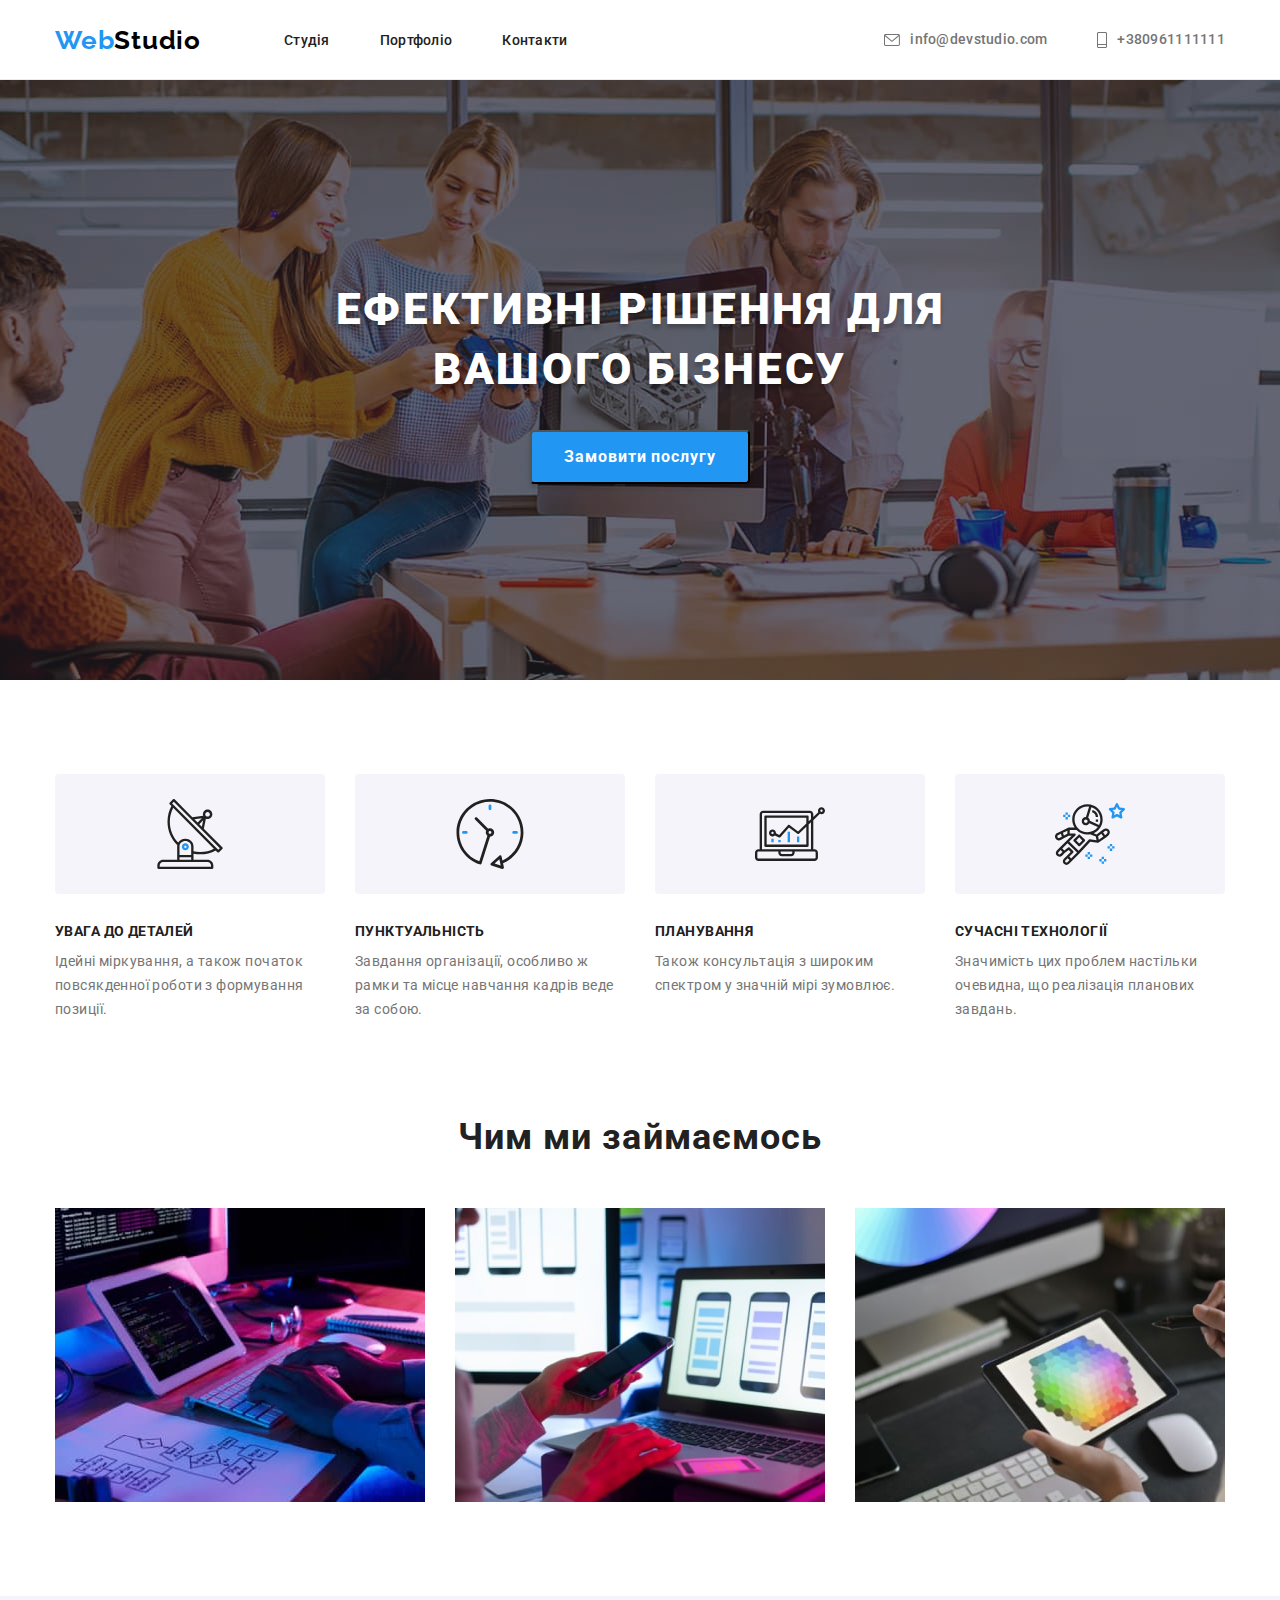
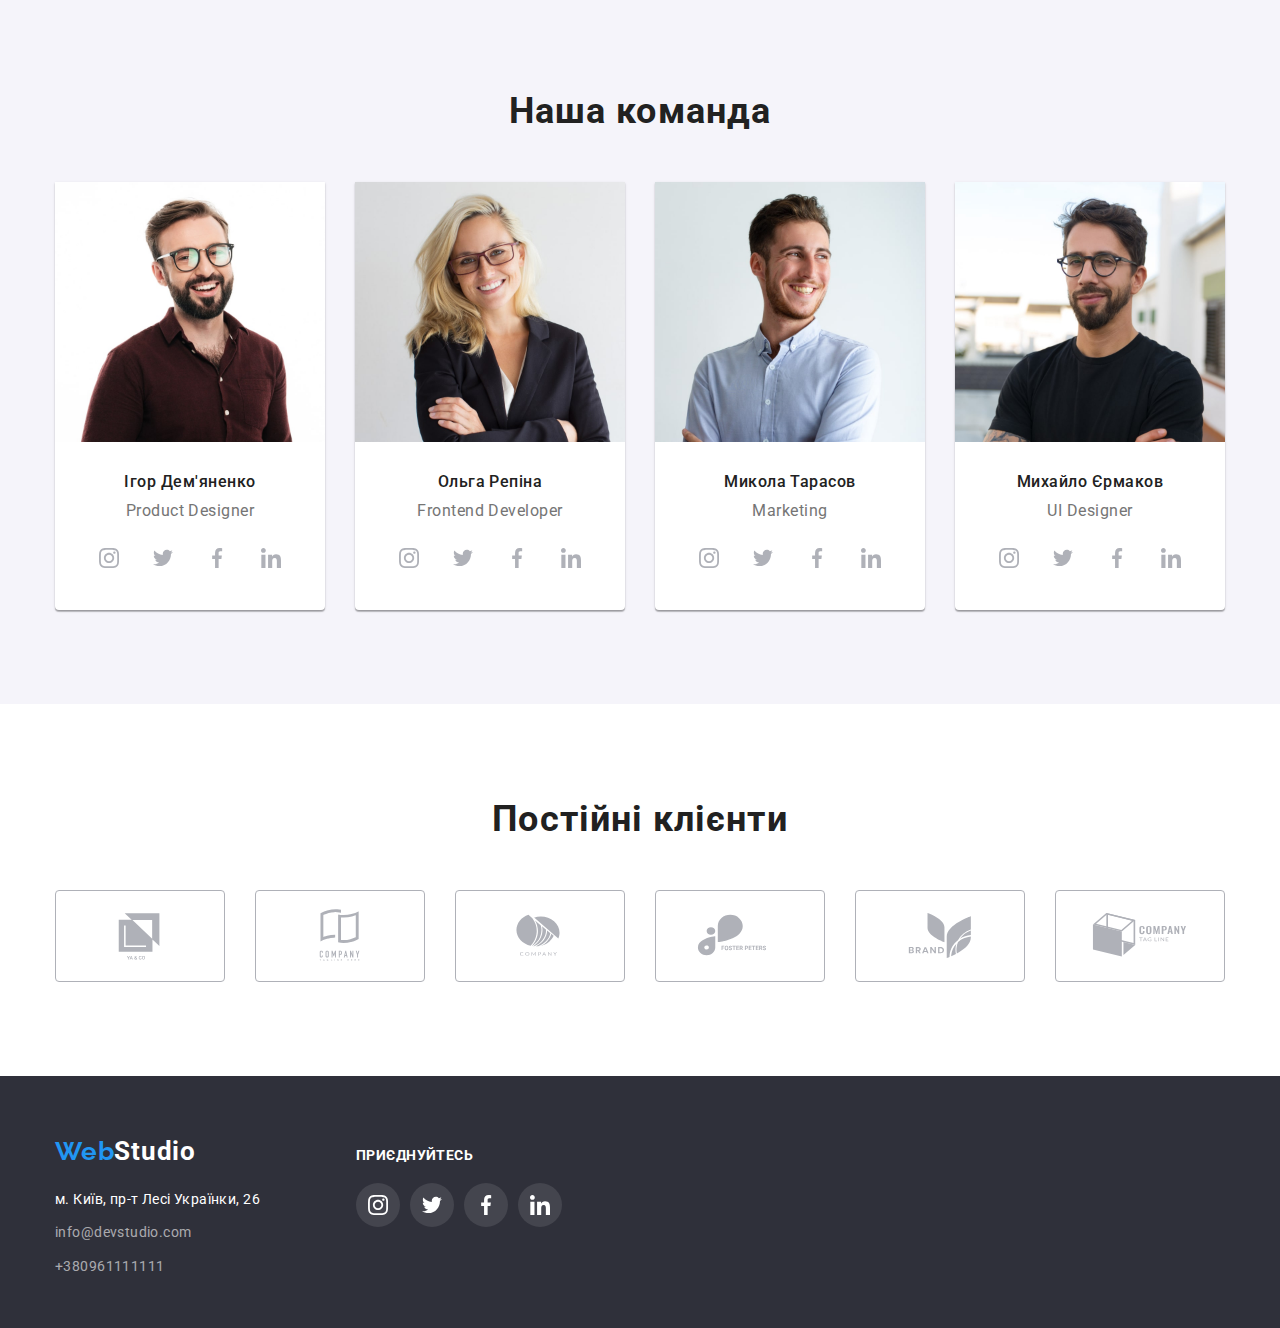
==== index.html @ a5cffa08 "hw5" ====
<!DOCTYPE html>
<html lang="uk">
  <head>
    <meta charset="UTF-8" />
    <meta http-equiv="X-UA-Compatible" content="IE=edge" />
    <meta name="viewport" content="width=device-width, initial-scale=1.0" />
    <title>WebStudio</title>
    <link rel="preconnect" href="https://fonts.googleapis.com" />
    <link rel="preconnect" href="https://fonts.gstatic.com" crossorigin />
    <link
      href="https://fonts.googleapis.com/css2?family=Montserrat:wght@400;700&family=Raleway:wght@700&family=Roboto:wght@400;500;700;900&display=swap"
      rel="stylesheet"
    />
    <link
      rel="stylesheet"
      href="https://cdnjs.cloudflare.com/ajax/libs/modern-normalize/1.1.0/modern-normalize.min.css"
    />
    <link rel="stylesheet" href="./css/styles.css" />
  </head>
  <body>
    <header class="header">
      <div class="conteiner">
        <nav class="header-nav">
          <a class="logo" href="./index.html" lang="en">
            <span class="logo-web">Web</span
            ><span class="logo-studio">Studio</span>
          </a>
          <ul class="conteiner-header-links">
            <li class="header-links">
              <a class="header-link" href="./index.html">Студія</a>
            </li>
            <li class="header-links">
              <a class="header-link" href="./portfolio.html">Портфоліо</a>
            </li>
            <li class="header-links">
              <a class="header-link" href="">Контакти</a>
            </li>
          </ul>
          <ul class="conteiner-header-contacts">
            <li class="header-links">
              <a class="header-link-style" href="mailto:info@devstudio.com">
                <svg class="header-icon-mail" width="16" height="12">
                  <use href="./img/symbol-defs.svg#icon-envelope"></use>
                </svg>
                info@devstudio.com</a
              >
            </li>
            <li class="header-links">
              <a class="header-link-style" href="telto:+380961111111">
                <svg class="header-icon-tel" width="10" height="16">
                  <use href="./img/symbol-defs.svg#icon-Vector"></use>
                </svg>
                +380961111111</a
              >
            </li>
          </ul>
        </nav>
      </div>
    </header>

    <main>
      <section class="hero-section hero-bg">
        <div class="conteiner">
          <h1 class="hero">Ефективні рішення для вашого бізнесу</h1>
          <button class="hero-button" type="button">Замовити послугу</button>
        </div>
      </section>

      <section class="benefits-section">
        <div class="conteiner">
          <h2 class="visually-hidden">Переваги</h2>
          <ul class="advantage-ul">
            <li class="advantage-li">
              <a href="" class="advantage-href">
                <svg class="advantage-icon" width="70" height="70">
                  <use href="./img/symbol-defs.svg#icon-antenna"></use>
                </svg>
              </a>
            </li>
            <li class="advantage-li">
              <a href="" class="advantage-href">
                <svg class="advantage-icon" width="70" height="70">
                  <use href="./img/symbol-defs.svg#icon-clock"></use>
                </svg>
              </a>
            </li>
            <li class="advantage-li">
              <a href="" class="advantage-href">
                <svg class="advantage-icon" width="70" height="70">
                  <use href="./img/symbol-defs.svg#icon-diagram"></use>
                </svg>
              </a>
            </li>
            <li class="advantage-li">
              <a href="" class="advantage-href">
                <svg class="advantage-icon" width="70" height="70">
                  <use href="./img/symbol-defs.svg#icon-astronaut"></use>
                </svg>
              </a>
            </li>
          </ul>
          <ul class="conteiner-benefits-li">
            <li class="benefits-li type">
              <h3 class="benefits attention">Увага до деталей</h3>
              <p class="benefits-lists">
                Ідейні міркування, а також початок повсякденної роботи з
                формування позиції.
              </p>
            </li>
            <li class="benefits-li type">
              <h3 class="benefits">Пунктуальність</h3>
              <p class="benefits-lists">
                Завдання організації, особливо ж рамки та місце навчання кадрів
                веде за собою.
              </p>
            </li>
            <li class="benefits-li type">
              <h3 class="benefits">Планування</h3>
              <p class="benefits-lists">
                Також консультація з широким спектром у значній мірі зумовлює.
              </p>
            </li>
            <li class="benefits-li">
              <h3 class="benefits">Сучасні технології</h3>
              <p class="benefits-lists">
                Значимість цих проблем настільки очевидна, що реалізація
                планових завдань.
              </p>
            </li>
          </ul>
        </div>
      </section>

      <section class="container-works">
        <div class="conteiner">
          <h2 class="works">Чим ми займаємось</h2>
          <ul class="img-works">
            <li class="works-li">
              <img
                src="./box1.jpg"
                alt="набирає текст на ноутбуці"
                width="370"
                height="294"
              />
            </li>
            <li class="works-li">
              <img
                src="./box2.jpg"
                alt="звіряє з телефоном"
                width="370"
                height="294"
              />
            </li>
            <li class="works-li">
              <img
                src="./box-3.jpg"
                alt="підбирає колір"
                width="370"
                height="294"
              />
            </li>
          </ul>
        </div>
      </section>

      <section class="section-team">
        <div class="conteiner">
          <h2 class="team">Наша команда</h2>
          <ul class="team-list">
            <li class="our-team">
              <img
                src="./img1.jpg"
                alt="продакт дизайнер"
                width="270"
                height="260"
              />
              <h3 class="people">Ігор Дем'яненко</h3>
              <p class="skills">Product Designer</p>
              <ul class="social-links">
                <li class="social-li">
                  <a href="" class="social-href">
                    <svg class="social-icon" width="20" height="20">
                      <use href="./img/symbol-defs.svg#icon-instagram"></use>
                    </svg>
                  </a>
                </li>
                <li class="social-li">
                  <a href="" class="social-href">
                    <svg class="social-icon" width="20" height="20">
                      <use href="./img/symbol-defs.svg#icon-twitter"></use>
                    </svg>
                  </a>
                </li>
                <li class="social-li">
                  <a href="" class="social-href">
                    <svg class="social-icon" width="20" height="20">
                      <use href="./img/symbol-defs.svg#icon-facebook"></use>
                    </svg>
                  </a>
                </li>
                <li class="social-li">
                  <a href="" class="social-href">
                    <svg class="social-icon" width="20" height="20">
                      <use href="./img/symbol-defs.svg#icon-linkedin"></use>
                    </svg>
                  </a>
                </li>
              </ul>
            </li>
            <li class="our-team">
              <img
                src="./img2.jpg"
                alt="фронтенд розробник"
                width="270"
                height="260"
              />
              <h3 class="people">Ольга Репіна</h3>
              <p class="skills">Frontend Developer</p>
              <ul class="social-links">
                <li class="social-li">
                  <a href="" class="social-href">
                    <svg class="social-icon" width="20" height="20">
                      <use href="./img/symbol-defs.svg#icon-instagram"></use>
                    </svg>
                  </a>
                </li>
                <li class="social-li">
                  <a href="" class="social-href">
                    <svg class="social-icon" width="20" height="20">
                      <use href="./img/symbol-defs.svg#icon-twitter"></use>
                    </svg>
                  </a>
                </li>
                <li class="social-li">
                  <a href="" class="social-href">
                    <svg class="social-icon" width="20" height="20">
                      <use href="./img/symbol-defs.svg#icon-facebook"></use>
                    </svg>
                  </a>
                </li>
                <li class="social-li">
                  <a href="" class="social-href">
                    <svg class="social-icon" width="20" height="20">
                      <use href="./img/symbol-defs.svg#icon-linkedin"></use>
                    </svg>
                  </a>
                </li>
              </ul>
            </li>
            <li class="our-team">
              <img src="./img3.jpg" alt="Маркетолог" width="270" height="260" />
              <h3 class="people">Микола Тарасов</h3>
              <p class="skills">Marketing</p>
              <ul class="social-links">
                <li class="social-li">
                  <a href="" class="social-href">
                    <svg class="social-icon" width="20" height="20">
                      <use href="./img/symbol-defs.svg#icon-instagram"></use>
                    </svg>
                  </a>
                </li>
                <li class="social-li">
                  <a href="" class="social-href">
                    <svg class="social-icon" width="20" height="20">
                      <use href="./img/symbol-defs.svg#icon-twitter"></use>
                    </svg>
                  </a>
                </li>
                <li class="social-li">
                  <a href="" class="social-href">
                    <svg class="social-icon" width="20" height="20">
                      <use href="./img/symbol-defs.svg#icon-facebook"></use>
                    </svg>
                  </a>
                </li>
                <li class="social-li">
                  <a href="" class="social-href">
                    <svg class="social-icon" width="20" height="20">
                      <use href="./img/symbol-defs.svg#icon-linkedin"></use>
                    </svg>
                  </a>
                </li>
              </ul>
            </li>
            <li class="our-team">
              <img
                src="./img4.jpg"
                alt="дизайнер інтерфейсу користувача"
                width="270"
                height="260"
              />
              <h3 class="people">Михайло Єрмаков</h3>
              <p class="skills">UI Designer</p>
              <ul class="social-links">
                <li class="social-li">
                  <a href="" class="social-href">
                    <svg class="social-icon" width="20" height="20">
                      <use href="./img/symbol-defs.svg#icon-instagram"></use>
                    </svg>
                  </a>
                </li>
                <li class="social-li">
                  <a href="" class="social-href">
                    <svg class="social-icon" width="20" height="20">
                      <use href="./img/symbol-defs.svg#icon-twitter"></use>
                    </svg>
                  </a>
                </li>
                <li class="social-li">
                  <a href="" class="social-href">
                    <svg class="social-icon" width="20" height="20">
                      <use href="./img/symbol-defs.svg#icon-facebook"></use>
                    </svg>
                  </a>
                </li>
                <li class="social-li">
                  <a href="" class="social-href">
                    <svg class="social-icon" width="20" height="20">
                      <use href="./img/symbol-defs.svg#icon-linkedin"></use>
                    </svg>
                  </a>
                </li>
              </ul>
            </li>
          </ul>
        </div>
      </section>
      <section class="clients-section">
        <div class="conteiner">
          <h2 class="clients">Постійні клієнти</h2>
          <ul class="clients-ul">
            <li class="clients-li">
              <a href="" class="clients-href">
                <svg class="clients-icon" width="106" height="60">
                  <use href="./img/symbol-defs.svg#icon-Logo"></use>
                </svg>
              </a>
            </li>
            <li class="clients-li">
              <a href="" class="clients-href">
                <svg class="clients-icon" width="106" height="60">
                  <use href="./img/symbol-defs.svg#icon-Logo1"></use>
                </svg>
              </a>
            </li>
            <li class="clients-li">
              <a href="" class="clients-href">
                <svg class="clients-icon" width="106" height="60">
                  <use href="./img/symbol-defs.svg#icon-Logo2"></use>
                </svg>
              </a>
            </li>
            <li class="clients-li">
              <a href="" class="clients-href">
                <svg class="clients-icon" width="106" height="60">
                  <use href="./img/symbol-defs.svg#icon-Logo3"></use>
                </svg>
              </a>
            </li>
            <li class="clients-li">
              <a href="" class="clients-href">
                <svg class="clients-icon" width="106" height="60">
                  <use href="./img/symbol-defs.svg#icon-Logo4"></use>
                </svg>
              </a>
            </li>
            <li class="clients-li">
              <a href="" class="clients-href">
                <svg class="clients-icon" width="106" height="60">
                  <use href="./img/symbol-defs.svg#icon-Logo5"></use>
                </svg>
              </a>
            </li>
          </ul>
        </div>
      </section>
    </main>

    <footer class="footer-section">
      <div class="footer-conteiner">
        <div class="footer-main">
          <div class="footer-logo">
            <a class="logo" href="./index.html"
              ><span class="logo-web">Web</span
              ><span class="footer-studio">Studio</span></a
            >
          </div>
          <address class="footer-address">
            м. Київ, пр-т Лесі Українки, 26
          </address>
          <address class="footer-address">
            <ul class="footer-ul">
              <li class="footer-li">
                <a class="footer-contacts" href="mailto:info@devstudio.com"
                  >info@devstudio.com</a
                >
              </li>
              <li class="footer-li">
                <a class="footer-contacts" href="telto:+380961111111"
                  >+380961111111</a
                >
              </li>
            </ul>
          </address>
        </div>
        <div class="footer-second">
          <h2 class="footer-second-title">приєднуйтесь</h2>
          <ul class="footer-icon-ul">
            <li class="footer-icon-li">
              <a href="" class="footer-icon-href">
                <svg class="footer-icon" width="20" height="20">
                  <use href="./img/symbol-defs.svg#icon-instagram"></use>
                </svg>
              </a>
            </li>
            <li class="footer-icon-li">
              <a href="" class="footer-icon-href">
                <svg class="footer-icon" width="20" height="20">
                  <use href="./img/symbol-defs.svg#icon-twitter"></use>
                </svg>
              </a>
            </li>
            <li class="footer-icon-li">
              <a href="" class="footer-icon-href">
                <svg class="footer-icon" width="20" height="20">
                  <use href="./img/symbol-defs.svg#icon-facebook"></use>
                </svg>
              </a>
            </li>
            <li class="footer-icon-li">
              <a href="" class="footer-icon-href">
                <svg class="footer-icon" width="20" height="20">
                  <use href="./img/symbol-defs.svg#icon-linkedin"></use>
                </svg>
              </a>
            </li>
          </ul>
        </div>
      </div>
    </footer>
  </body>
</html>
---- css/styles.css ----
:root {
  --main-color: #2196f3;
  --main-color-text: #212121;
  --second-main-color: #757575;
  --third-main-color: #ffffff;
  --icon-main-color: #afb1b8;
}
/* ul {
  margin: 0;
  padding-left: 0;
} */
img {
  display: block;
}
h2,
ul,
li,
p {
  margin: 0;
}
.conteiner {
  width: 1200px;
  margin-left: auto;
  margin-right: auto;
  padding-left: 15px;
  padding-right: 15px;
}
.header {
  height: 80px;
  margin-left: auto;
  margin-right: auto;
  border-bottom: 1px solid #ececec;
}
.header-nav {
  height: 80px;
  align-items: center;
  display: flex;
  justify-content: center;
}

.conteiner-header-links {
  display: flex;
  margin-left: 43px;
}
.conteiner-header-contacts {
  display: flex;
  margin-left: auto;
}
.header-icon-tel,
.header-icon-mail {
  fill: var(--second-main-color);
  margin-right: 10px;
}
.header-link-style:hover .header-icon-tel,
.header-link-style:focus .header-icon-tel {
  fill: var(--main-color);
}
.header-link-style:hover .header-icon-mail,
.header-link-style:focus .header-icon-mail {
  fill: var(--main-color);
}
.logo {
  text-decoration: none;
  align-items: center;
  justify-content: center;
}
.footer-logo {
  margin-bottom: 20px;
}

.logo-web {
  font-family: "Raleway", sans-serif;
  font-weight: 700;
  font-size: 26px;
  line-height: 1.19;
  letter-spacing: 0.03em;
  color: var(--main-color);
}
.logo-studio {
  font-family: "Raleway", sans-serif;
  font-weight: 700;
  font-size: 26px;
  line-height: 1.19;
  letter-spacing: 0.03em;
  color: #000000;
}

body {
  font-family: "Roboto", sans-serif;
  font-weight: 400;
  font-style: normal;
}
.header-portfolio {
  padding-top: 24px;
}
.header-links,
.header-link {
  padding: 0;
  margin: 0;
}
.header-links {
  margin-right: 50px;
}
.header-links:last-child {
  margin: 0;
}

.header-links,
.portfolio-items,
.portfolio-li {
  text-decoration: none;
  list-style: none;
}
.header-link:hover {
  color: var(--main-color);
}
.header-link:focus {
  color: var(--main-color);
}
.header-link {
  text-decoration: none;
  font-weight: 500;
  font-size: 14px;
  line-height: 1.14;
  letter-spacing: 0.02em;
  color: var(--main-color-text);
  padding-top: 32px;
  padding-bottom: 32px;
}
.header-link-style {
  display: flex;
  align-items: center;
  text-decoration: none;
  font-weight: 500;
  font-size: 14px;
  line-height: 1.14;
  letter-spacing: 0.02em;
  color: var(--second-main-color);
  padding-top: 32px;
  padding-bottom: 32px;
}
.header-link-style:hover {
  color: var(--main-color);
}
.header-link-style:focus {
  color: var(--main-color);
}
.hero {
  display: block;
  font-weight: 900;
  font-size: 44px;
  line-height: 1.36;
  text-align: center;
  letter-spacing: 0.06em;
  text-transform: uppercase;
  color: var(--third-main-color);
  text-shadow: 0px 4px 4px rgba(0, 0, 0, 0.25);
  margin: auto;
  width: 696px;
}
.hero-button {
  font-family: "Roboto", sans-serif;
  font-weight: 700;
  font-size: 16px;
  line-height: 1.9;
  display: block;
  align-items: center;
  text-align: center;
  letter-spacing: 0.06em;
  color: var(--third-main-color);
  background: var(--main-color);
  box-shadow: 0px 4px 4px rgba(0, 0, 0, 0.15);
  border-radius: 4px;
  padding: 10px 32px;
  min-width: 216px;
  margin: auto;
  margin-top: 30px;
}
.hero-bg {
  max-width: 1600px;
  height: 600px;
  background-image: linear-gradient(
      rgba(47, 48, 58, 0.4),
      rgba(47, 48, 58, 0.4)
    ),
    url(../img/Img-hero.jpg);
  margin-left: auto;
  margin-right: auto;
  background-repeat: no-repeat;
  background-size: cover;
  background-position: center;
  background-color: #c4c4c4;
}
.hero-section {
  padding-top: 200px;
  padding-bottom: 200px;
  margin-left: auto;
  margin-right: auto;
}
.hero-button:hover {
  background-color: #188ce8;
  cursor: pointer;
}
.hero-button:focus {
  background-color: #188ce8;
}
.visually-hidden {
  position: absolute;
  white-space: nowrap;
  width: 1px;
  height: 1px;
  overflow: hidden;
  border: 0;
  padding: 0;
  clip: rect(0 0 0 0);
  clip-path: inset(50%);
  margin: -1px;
}

.benefits-section {
  display: flex;
  padding-top: 94px;
  padding-bottom: 94px;
}
.conteiner-benefits-li {
  display: flex;
  justify-content: center;
  padding: 0;
  margin: auto;
}
.conteiner-benefits-li:last-child {
  margin-right: 0;
}
.benefits-li {
  width: 270px;
  text-align: left;
}
.benefits-li.type {
  margin-right: 30px;
}
.benefits {
  font-weight: 700;
  font-size: 14px;
  line-height: 1.14;
  letter-spacing: 0.03em;
  text-transform: uppercase;
  color: var(--main-color-text);
  padding: 0;
  margin: 0;
  margin-bottom: 10px;
}
.attention {
  width: 270px;
  height: 16;
}

.benefits-lists {
  font-size: 14px;
  line-height: 1.71;
  letter-spacing: 0.03em;
  color: var(--second-main-color);
  padding: 0;
}

.advantage-ul {
  display: flex;
  justify-content: center;
  text-decoration: none;
  list-style: none;
  gap: 30px;
  margin: 0;
  padding: 0;
}
.advantage-href {
  width: 270px;
  height: 120px;
  border-radius: 4px;
  background-color: #f5f4fa;
  display: flex;
  align-items: center;
  justify-content: center;
  margin-bottom: 30px;
}
.advantage-icon {
  fill: var(--main-color-text);
}
.advantage-href:hover .advantage-icon {
  fill: var(--main-color);
  border-color: var(--main-color);
}
.advantage-href:focus .advantage-icon {
  fill: var(--main-color);
  border-color: var(--main-color);
}
.container-works {
  width: 100%;
  margin-left: auto;
  margin-right: auto;
  padding-bottom: 94px;
}

.img-works {
  display: flex;
  flex-wrap: nowrap;
  column-gap: 30px;
  padding: 0;
}
.works,
.team,
.clients {
  font-weight: 700;
  font-size: 36px;
  line-height: 1.17;
  text-align: center;
  letter-spacing: 0.03em;
  color: var(--main-color-text);
  padding: 0;
  margin: 0;
  margin-bottom: 50px;
}
.section-team {
  margin-left: auto;
  margin-right: auto;
  background: #f5f4fa;
  padding-top: 94px;
  padding-bottom: 94px;
}
.team-list {
  display: flex;
  flex-wrap: nowrap;
  column-gap: 30px;
  padding: 0;
}
.benefits-li,
.works-li,
.our-team,
.footer-li {
  list-style: none;
  padding: 0;
  margin: 0;
}
.our-team {
  background: #ffffff;
  box-shadow: 0px 1px 3px rgba(0, 0, 0, 0.12), 0px 1px 1px rgba(0, 0, 0, 0.14),
    0px 2px 1px rgba(0, 0, 0, 0.2);
  border-radius: 0px 0px 4px 4px;
  text-align: center;
  padding-bottom: 30px;
}

.people {
  font-weight: 500;
  font-size: 16px;
  line-height: 1.19;
  letter-spacing: 0.03em;
  color: var(--main-color-text);
  padding: 0;
  margin-bottom: 10px;
  margin-top: 30px;
  margin-left: 0;
  margin-right: 0;
}
.social-links {
  list-style: none;
  display: flex;
  justify-content: center;
  gap: 10px;
  padding: 0;
}
.social-href {
  width: 44px;
  height: 44px;
  border-radius: 50%;
  background-color: var(--third-main-color);
  display: flex;
  align-items: center;
  justify-content: center;
}
.social-icon {
  fill: var(--icon-main-color);
}
.social-href:hover {
  background-color: var(--main-color);
}
.social-href:focus {
  background-color: var(--main-color);
}
.social-href:hover .social-icon {
  fill: var(--third-main-color);
}
.social-href:focus .social-icon {
  fill: var(--third-main-color);
}
.clients-section {
  margin-left: auto;
  margin-right: auto;
  background: var(--third-main-color);
  padding-top: 94px;
  padding-bottom: 94px;
}

.clients-href {
  width: 170px;
  height: 92px;
  display: flex;
  align-items: center;
  justify-content: center;
  border-color: var(--third-main-color);
  border: 1px solid #afb1b8;
  border-radius: 4px;
}
.clients-href:hover,
.clients-href:focus {
  border-color: var(--main-color);
}
.clients-href:hover .clients-icon {
  fill: var(--main-color);
}
.clients-href:focus .clients-icon {
  fill: var(--main-color);
}
.clients-ul {
  display: flex;
  justify-content: center;
  text-decoration: none;
  list-style: none;
  gap: 30px;
  margin: 0;
  padding: 0;
}
.clients-icon {
  fill: var(--icon-main-color);
}
.skills {
  font-size: 16px;
  line-height: 1.19;
  letter-spacing: 0.03em;
  color: var(--second-main-color);
  padding: 0;
  margin: 0;
  margin-bottom: 16px;
}
.footer-ul {
  padding: 0;
}

.footer-studio {
  font-weight: 700;
  font-size: 26px;
  line-height: 1.19;
  letter-spacing: 0.03em;
  color: var(--third-main-color);
}
.footer-section {
  background: #2f303a;
  height: 252px;
  padding-top: 60px;
  padding-bottom: 60px;
}
.footer-conteiner {
  display: flex;
  align-items: baseline;

  padding-left: 15px;
  width: 1200px;
  margin-left: auto;
  margin-right: auto;
}
.footer-address {
  font-style: normal;
  font-size: 14px;
  line-height: 24px;
  letter-spacing: 0.03em;
  color: var(--third-main-color);
  padding: 0;
  margin: 0;
  margin-bottom: 9px;
}
.footer-li {
  margin-bottom: 9px;
}

.footer-contacts {
  font-style: normal;
  text-decoration: none;
  font-size: 14px;
  line-height: 1.7;
  letter-spacing: 0.03em;
  color: rgba(255, 255, 255, 0.6);
  margin-bottom: 9px;
}
.footer-contacts:hover {
  color: var(--main-color);
}

.footer-main {
  min-width: 231px;
  margin-right: 70px;
}
.footer-second-title {
  font-weight: 700;
  font-size: 14px;
  line-height: 16px;
  letter-spacing: 0.03em;
  text-transform: uppercase;
  color: var(--third-main-color);
  margin-bottom: 20px;
}
.footer-icon-ul {
  text-decoration: none;
  list-style: none;
  margin: 0;
  padding: 0;
  display: flex;
  justify-content: center;
  gap: 10px;
}
.footer-icon-href {
  display: flex;
  align-items: center;
  justify-content: center;
  width: 44px;
  height: 44px;
  border-radius: 50%;
  background-color: rgba(255, 255, 255, 0.1);
}
.footer-icon {
  fill: var(--third-main-color);
}
.footer-icon-href:hover,
.footer-icon-href:focus {
  background-color: var(--main-color);
}
/* portfolio */
.portfolio-li {
  padding: 0;
  flex-wrap: nowrap;
  display: flex;
  justify-content: center;
  column-gap: 8px;
  margin-bottom: 50px;
}
.portfolio-section {
  padding-top: 94px;
  padding-bottom: 94px;
}

.button-portfolio:hover {
  color: var(--third-main-color);
  background-color: var(--main-color);
}
.button-portfolio:focus {
  color: var(--third-main-color);
  background-color: var(--main-color);
}
.button-portfolio:active {
  color: var(--third-main-color);
}
.button-portfolio {
  font-family: "Roboto", sans-serif;
  font-weight: 500;
  font-size: 16px;
  line-height: 1.6;
  text-align: center;
  letter-spacing: 0.03em;
  color: var(--main-color-text);
  cursor: pointer;
  background: #f5f4fa;
  border-radius: 4px;
  border: none;
  padding: 6px 22px;
  min-width: 73px;
}
.projects {
  font-family: "Roboto";
  font-style: normal;
  font-weight: 700;
  font-size: 18px;
  line-height: 2;
  letter-spacing: 0.06em;
  color: var(--main-color-text);
}
.products-ul {
  display: flex;
  flex-wrap: wrap;
  background-color: #ffffff;
  justify-items: center;
  margin-left: auto;
  margin-right: auto;
  gap: 30px;
  padding: 0;
}

.products-of-company {
  width: 370px;

  list-style: none;
  line-height: 2;
  letter-spacing: 0.06em;
  color: var(--main-color-text);
  background: #ffffff;
  border: 1px solid #eeeeee;
}
.products-of-company:hover {
  border: 1px solid #eeeeee;
  box-shadow: 0px 1px 1px rgba(0, 0, 0, 0.12), 0px 4px 4px rgba(0, 0, 0, 0.06),
    1px 4px 6px rgba(0, 0, 0, 0.16);
}

.product-name {
  font-size: 16px;
  line-height: 1.9;
  letter-spacing: 0.03em;
  color: var(--second-main-color);
}
.projects-text {
  padding-top: 20px;
  padding-bottom: 20px;
  padding-left: 24px;
  padding-right: 24px;
}
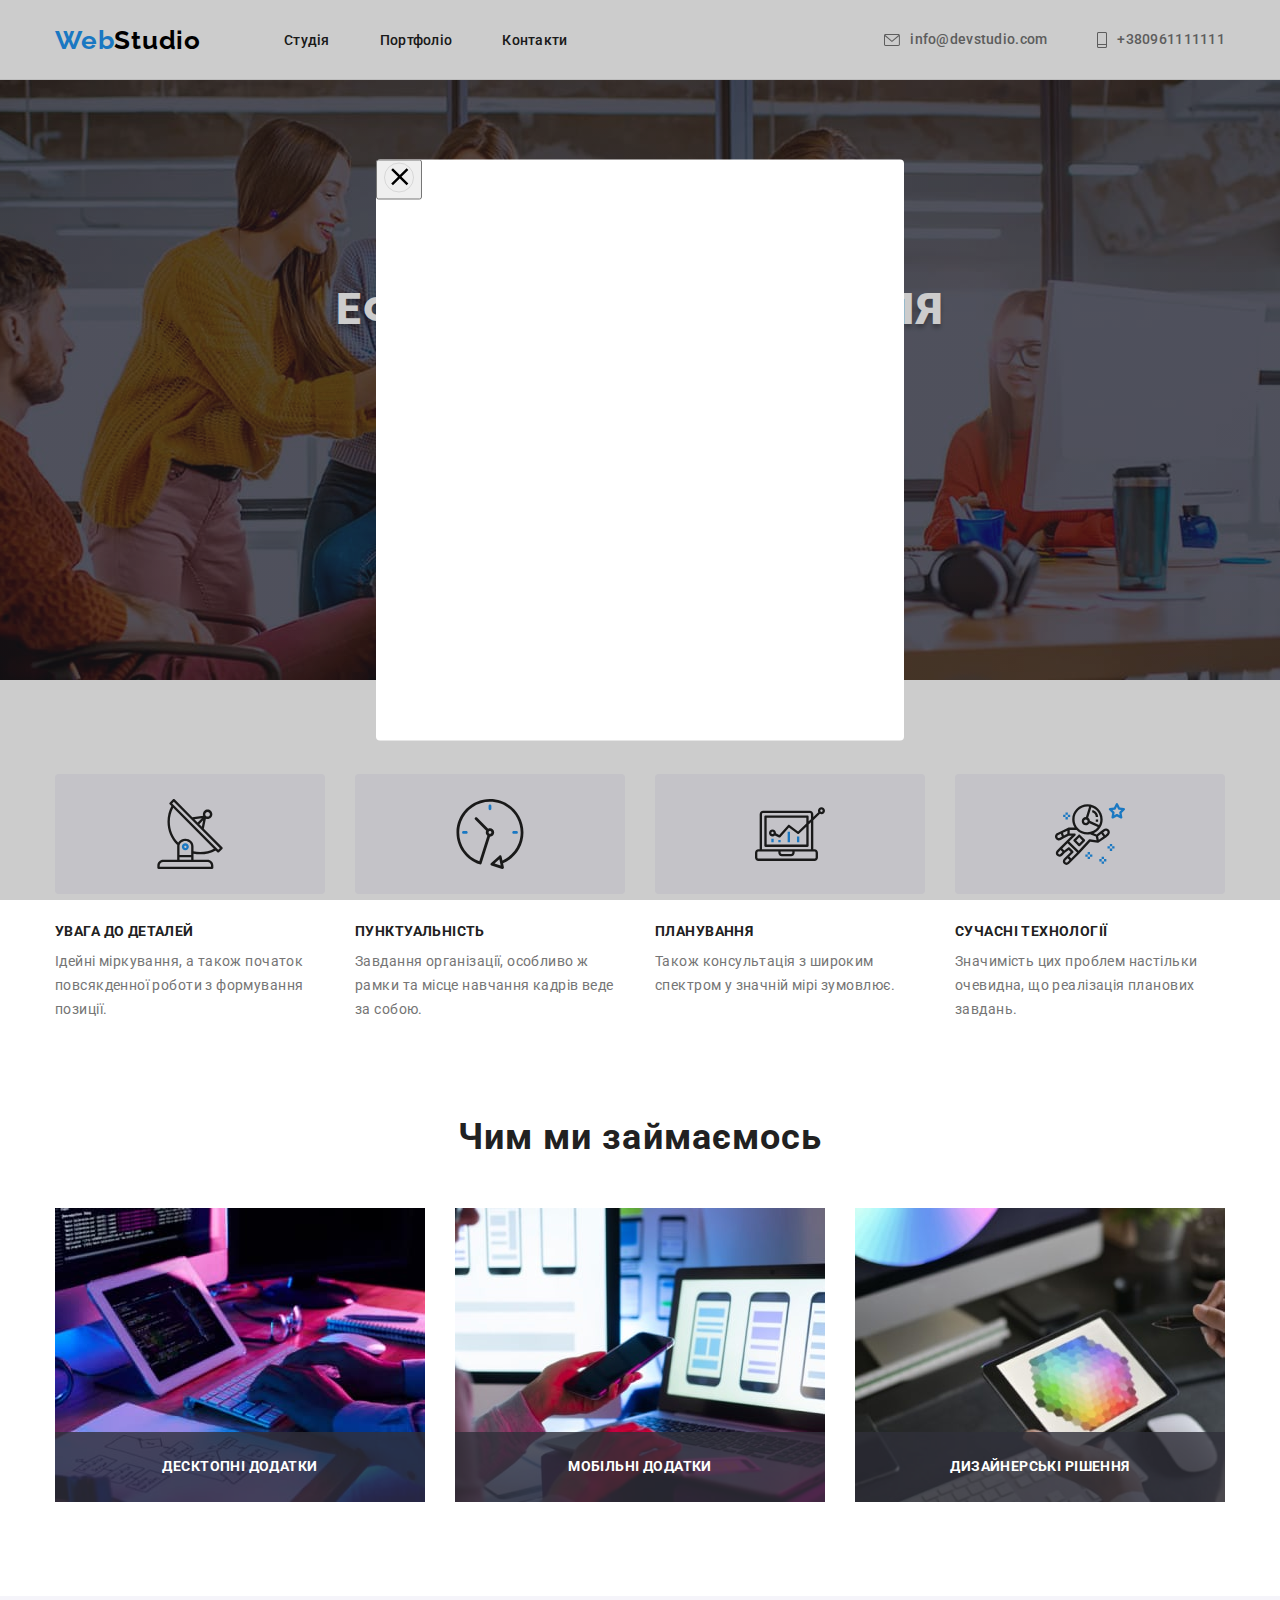
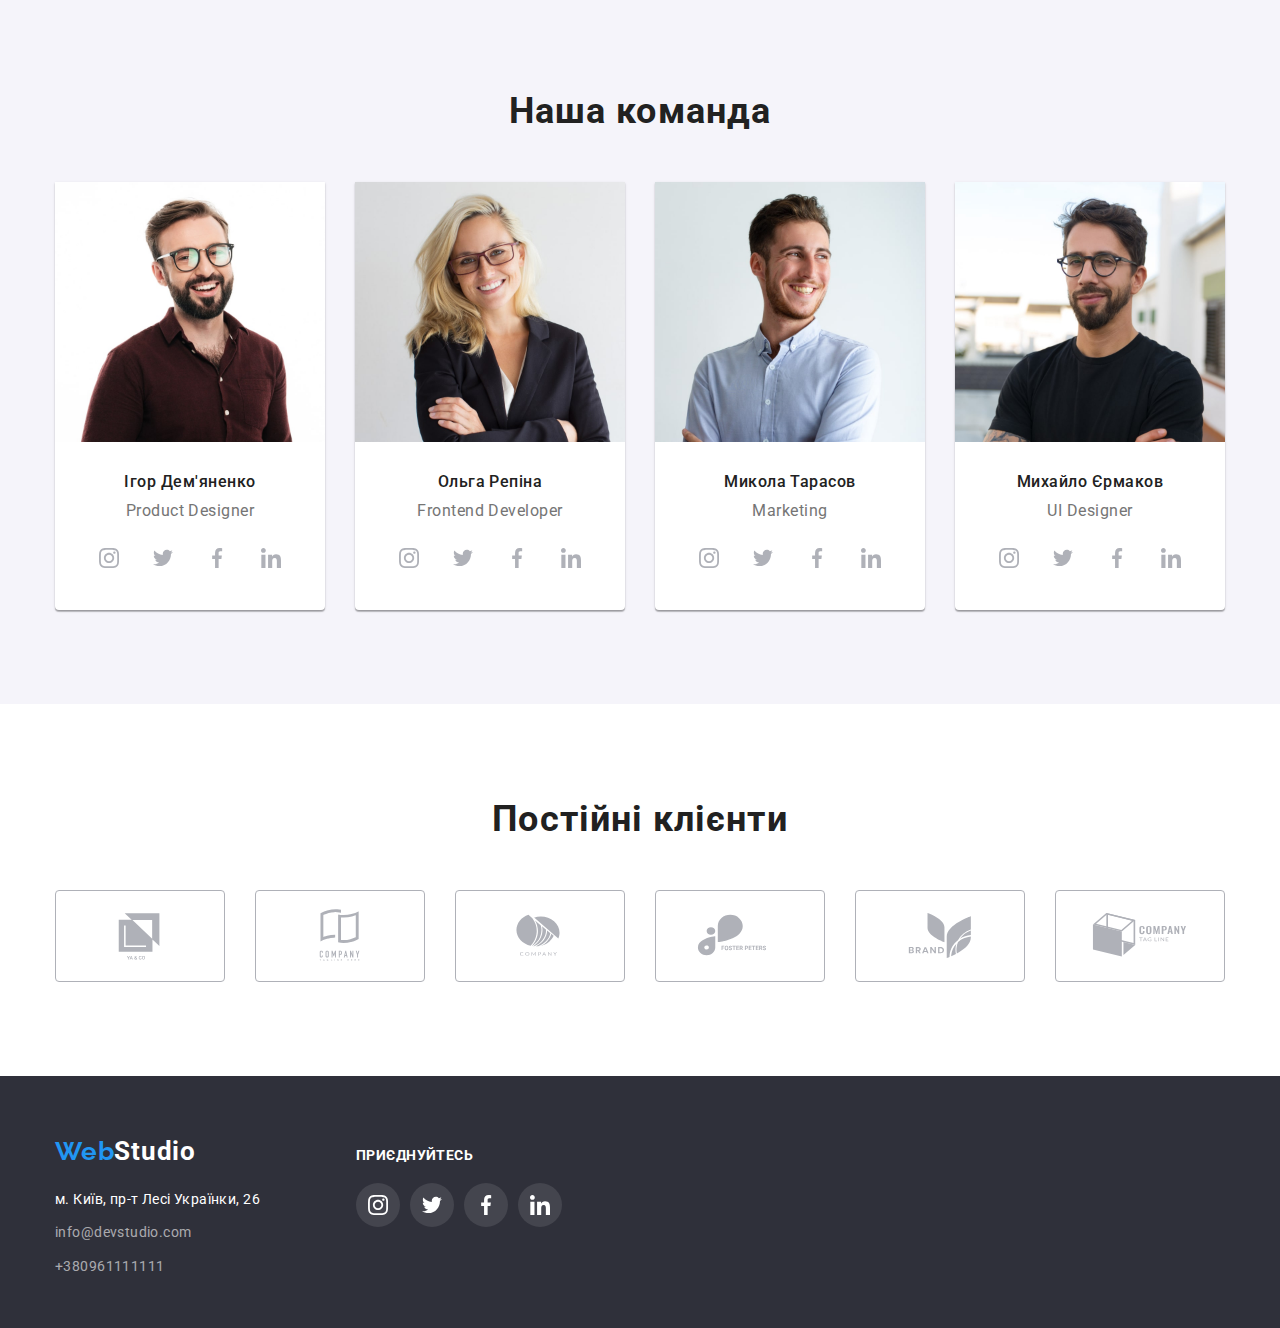
==== commit 814f2d70: "hw-5" ====
--- a/index.html
+++ b/index.html
@@ -142,7 +142,11 @@
                 width="370"
                 height="294"
               />
-            </li>
+              <div class="applications">
+                <p class="applications-text">Десктопні додатки</p>
+              </div>
+            </li>
+
             <li class="works-li">
               <img
                 src="./box2.jpg"
@@ -150,6 +154,9 @@
                 width="370"
                 height="294"
               />
+              <div class="applications">
+                <p class="applications-text">Мобільні додатки</p>
+              </div>
             </li>
             <li class="works-li">
               <img
@@ -158,6 +165,9 @@
                 width="370"
                 height="294"
               />
+              <div class="applications">
+                <p class="applications-text">Дизайнерські рішення</p>
+              </div>
             </li>
           </ul>
         </div>
@@ -438,5 +448,14 @@
         </div>
       </div>
     </footer>
+    <div class="overlay">
+      <div class="modal">
+        <button type="button">
+          <svg class="icon-close" width="11" height="11">
+            <use href="./img/symbol-defs.svg#icon-close"></use>
+          </svg>
+        </button>
+      </div>
+    </div>
   </body>
 </html>
--- a/css/styles.css
+++ b/css/styles.css
@@ -4,6 +4,7 @@
   --second-main-color: #757575;
   --third-main-color: #ffffff;
   --icon-main-color: #afb1b8;
+  --timing: cubic-bezier(0.4, 0, 0.2, 1);
 }
 /* ul {
   margin: 0;
@@ -41,6 +42,25 @@
 .conteiner-header-links {
   display: flex;
   margin-left: 43px;
+}
+
+.header-link {
+  position: relative;
+}
+.header-link::after {
+  position: absolute;
+  content: "";
+  width: 0;
+  height: 4px;
+  background: #2196f3;
+  border-radius: 2px;
+  left: 0;
+  bottom: 1px;
+
+  transition: width 250ms var(--timing);
+}
+.header-link:hover::after {
+  width: 100%;
 }
 .conteiner-header-contacts {
   display: flex;
@@ -130,6 +150,7 @@
 .header-link-style {
   display: flex;
   align-items: center;
+
   text-decoration: none;
   font-weight: 500;
   font-size: 14px;
@@ -305,6 +326,32 @@
   column-gap: 30px;
   padding: 0;
 }
+.works-li {
+  position: relative;
+}
+.applications {
+  position: absolute;
+  height: 70px;
+  background: rgba(47, 48, 58, 0.8);
+  width: 100%;
+  bottom: 0;
+}
+.applications-text {
+  font-family: "Roboto";
+  font-style: normal;
+  font-weight: 700;
+  font-size: 14px;
+  line-height: 1.14;
+  text-align: center;
+  letter-spacing: 0.03em;
+  text-transform: uppercase;
+  color: var(--third-main-color);
+  position: absolute;
+  top: 50%;
+  left: 50%;
+  transform: translate(-50%, -50%);
+}
+
 .works,
 .team,
 .clients {
@@ -619,3 +666,28 @@
   padding-left: 24px;
   padding-right: 24px;
 }
+.overlay {
+  position: absolute;
+  top: 0;
+  width: 100vw;
+  height: 100vh;
+  background: rgba(0, 0, 0, 0.2);
+}
+.modal {
+  width: 528px;
+  min-height: 581px;
+  background-color: var(--third-main-color);
+  border-radius: 4px;
+  position: absolute;
+  top: 50%;
+  left: 50%;
+  transform: translate(-50%, -50%);
+}
+.icon-close {
+  fill: #000000;
+  width: 30px;
+  height: 30px;
+  border-radius: 50%;
+  border: 1px solid rgba(0, 0, 0, 0.1);
+  padding: 0;
+}
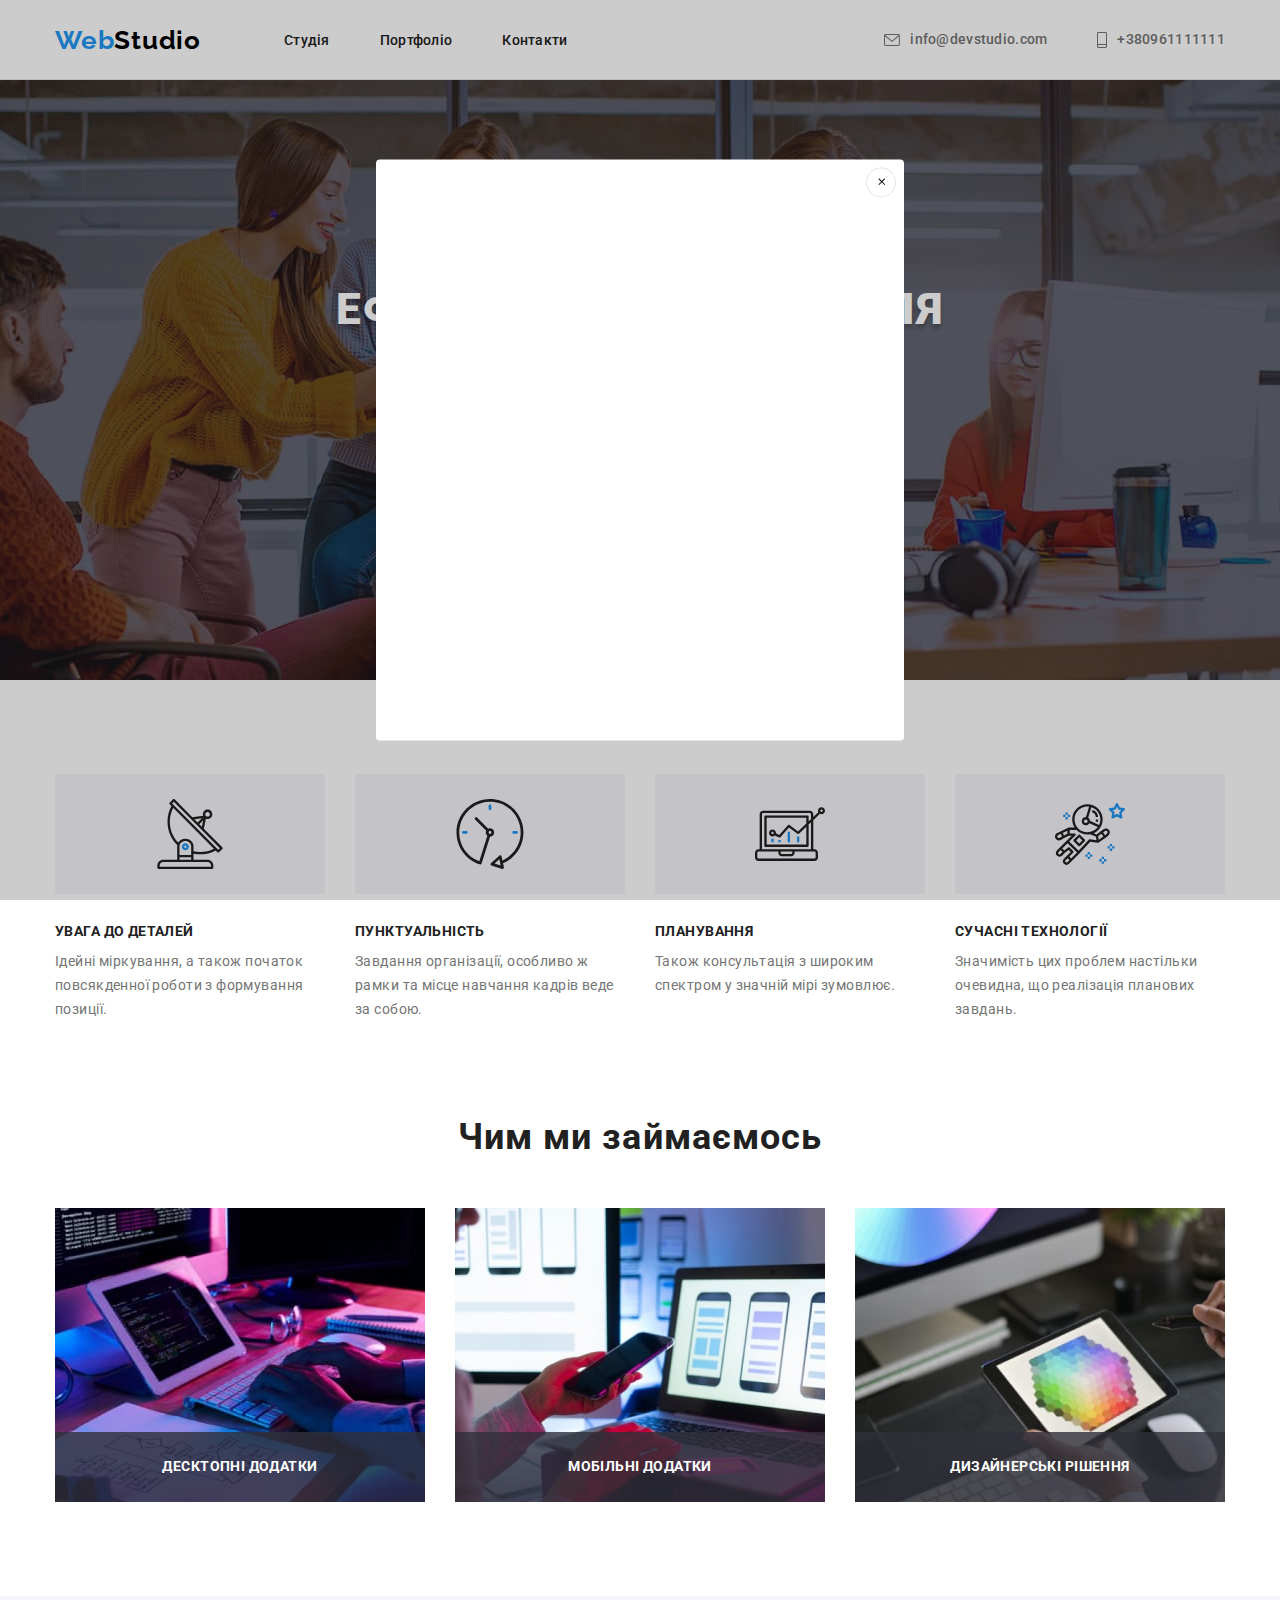
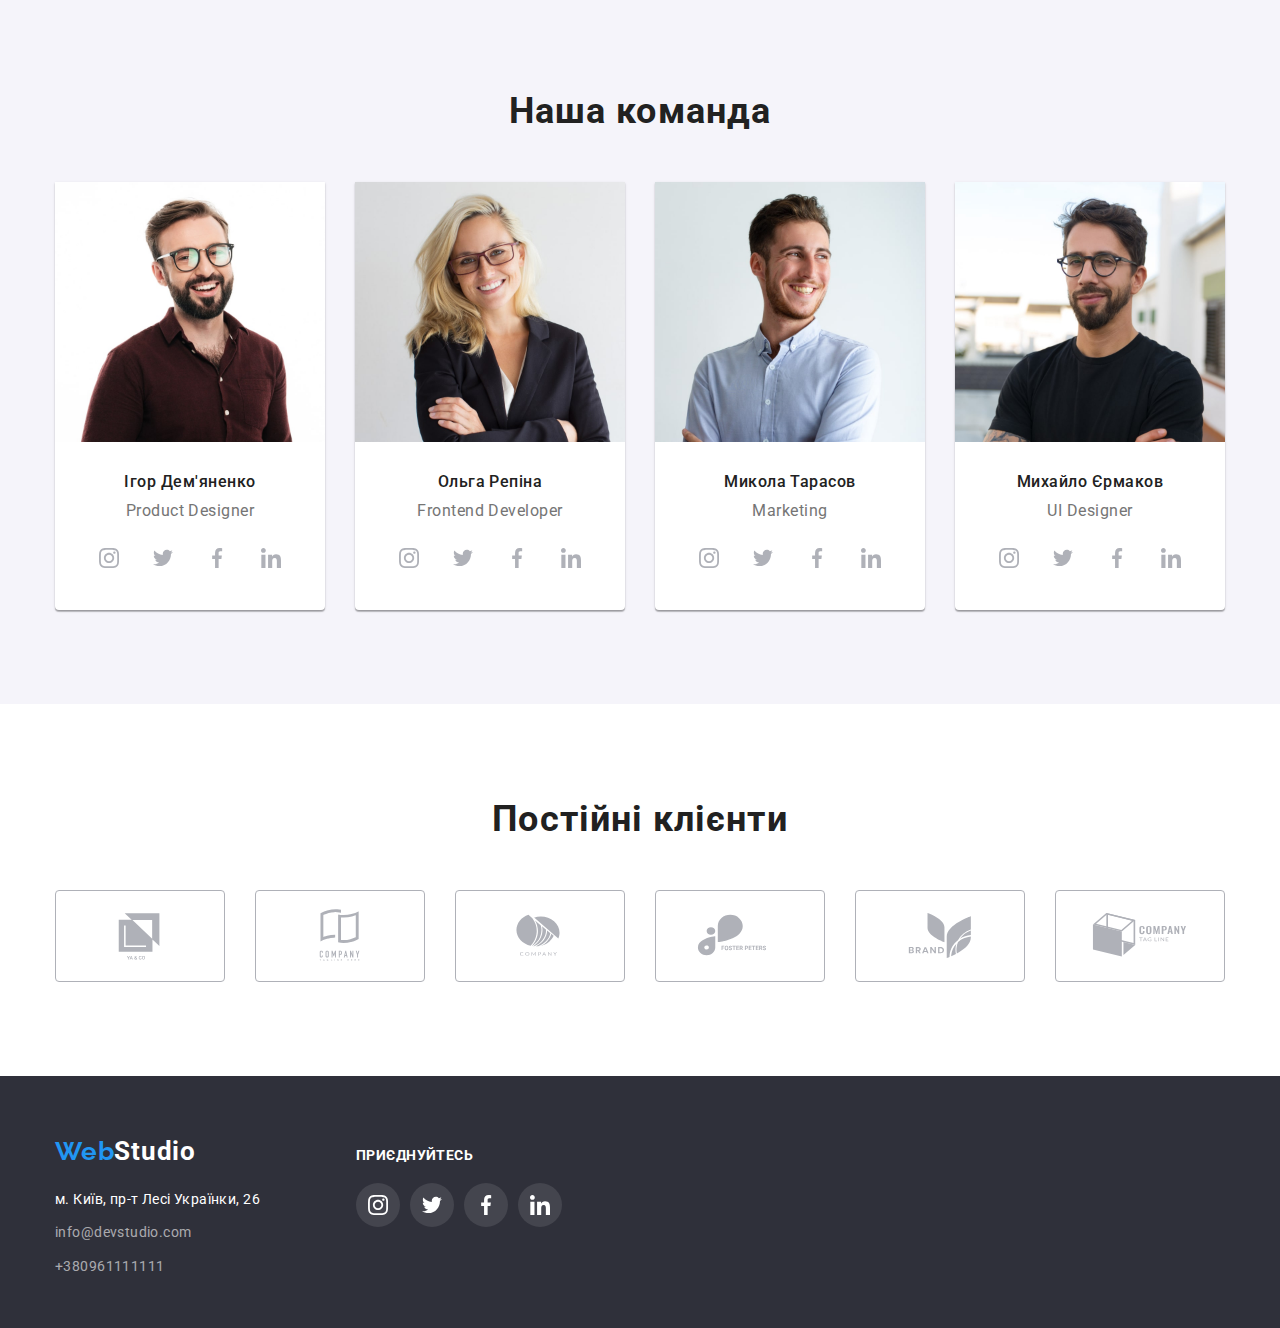
==== commit 75771088: "hw-5-button" ====
--- a/index.html
+++ b/index.html
@@ -450,7 +450,7 @@
     </footer>
     <div class="overlay">
       <div class="modal">
-        <button type="button">
+        <button type="button" class="button-close">
           <svg class="icon-close" width="11" height="11">
             <use href="./img/symbol-defs.svg#icon-close"></use>
           </svg>
--- a/css/styles.css
+++ b/css/styles.css
@@ -685,9 +685,15 @@
 }
 .icon-close {
   fill: #000000;
+}
+.button-close {
+  position: absolute;
+  right: 8px;
+  top: 8px;
   width: 30px;
   height: 30px;
   border-radius: 50%;
   border: 1px solid rgba(0, 0, 0, 0.1);
   padding: 0;
-}
+  background: #ffffff;
+}
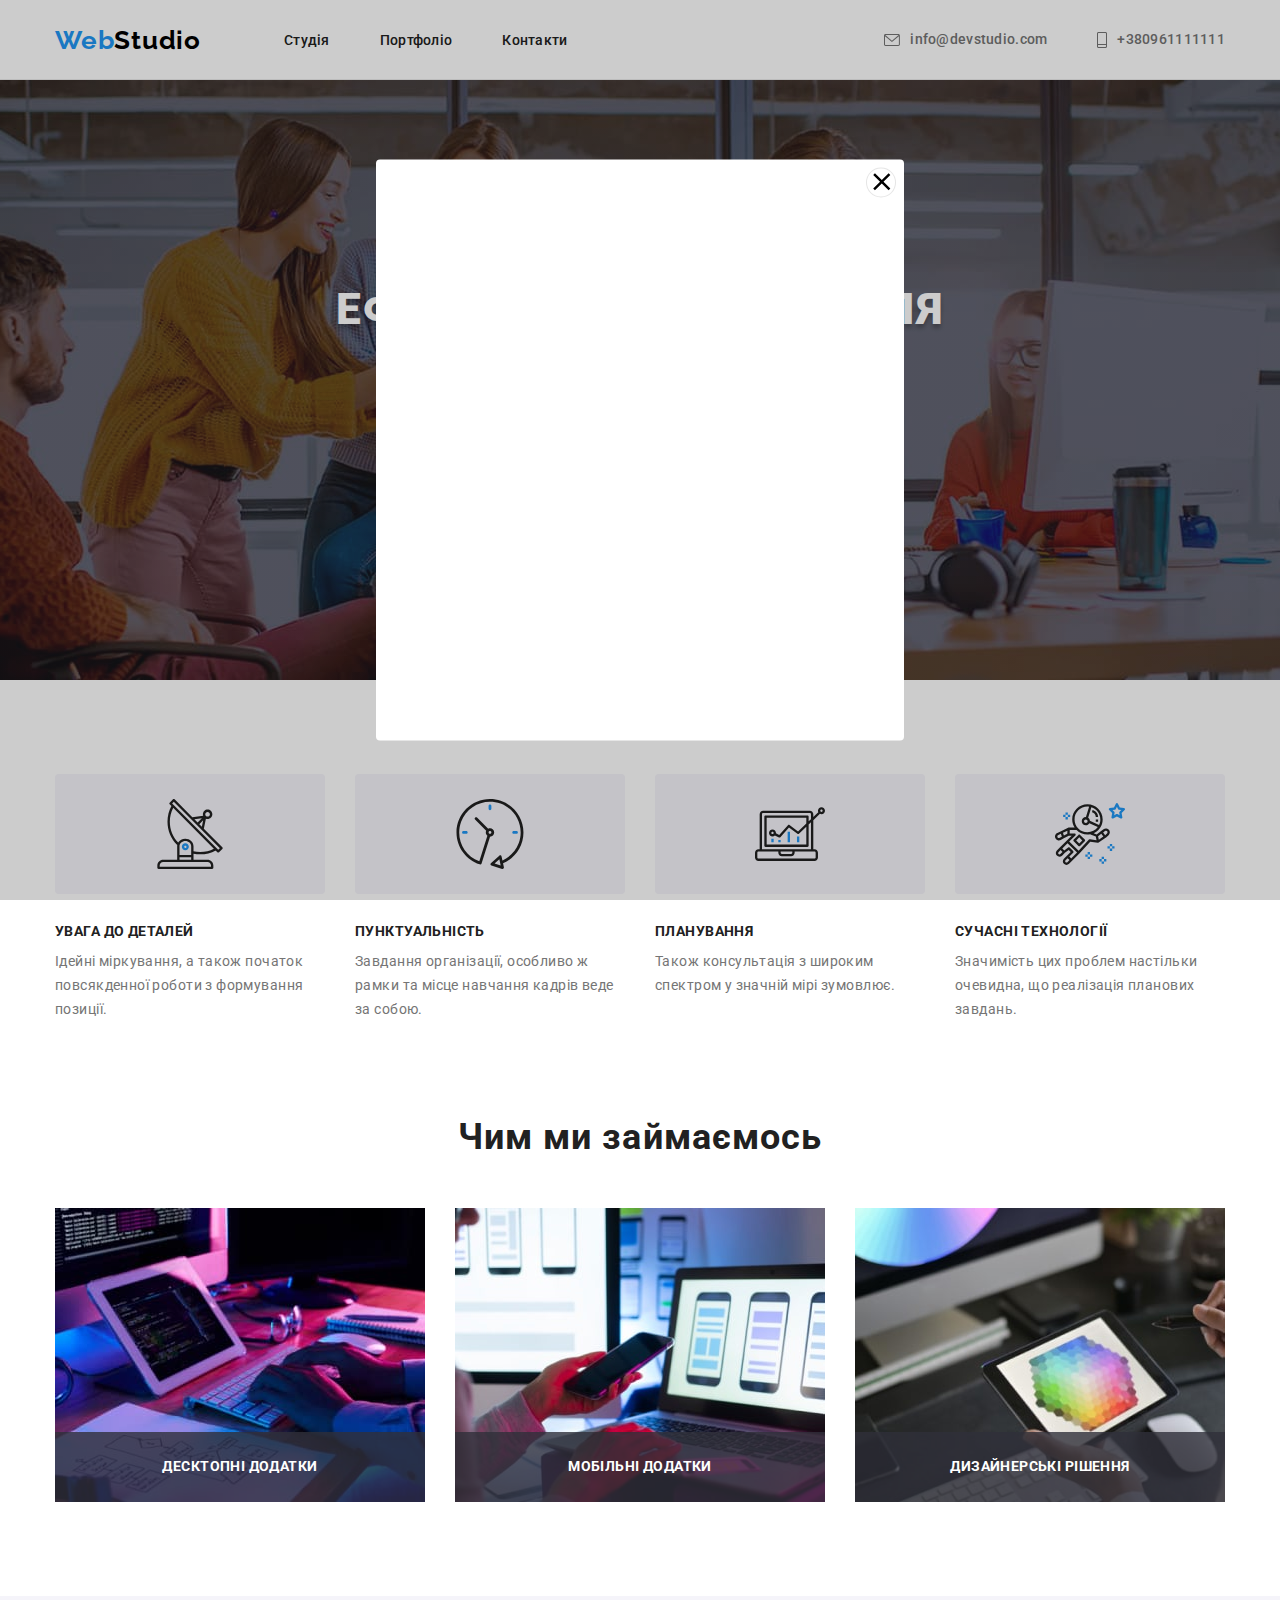
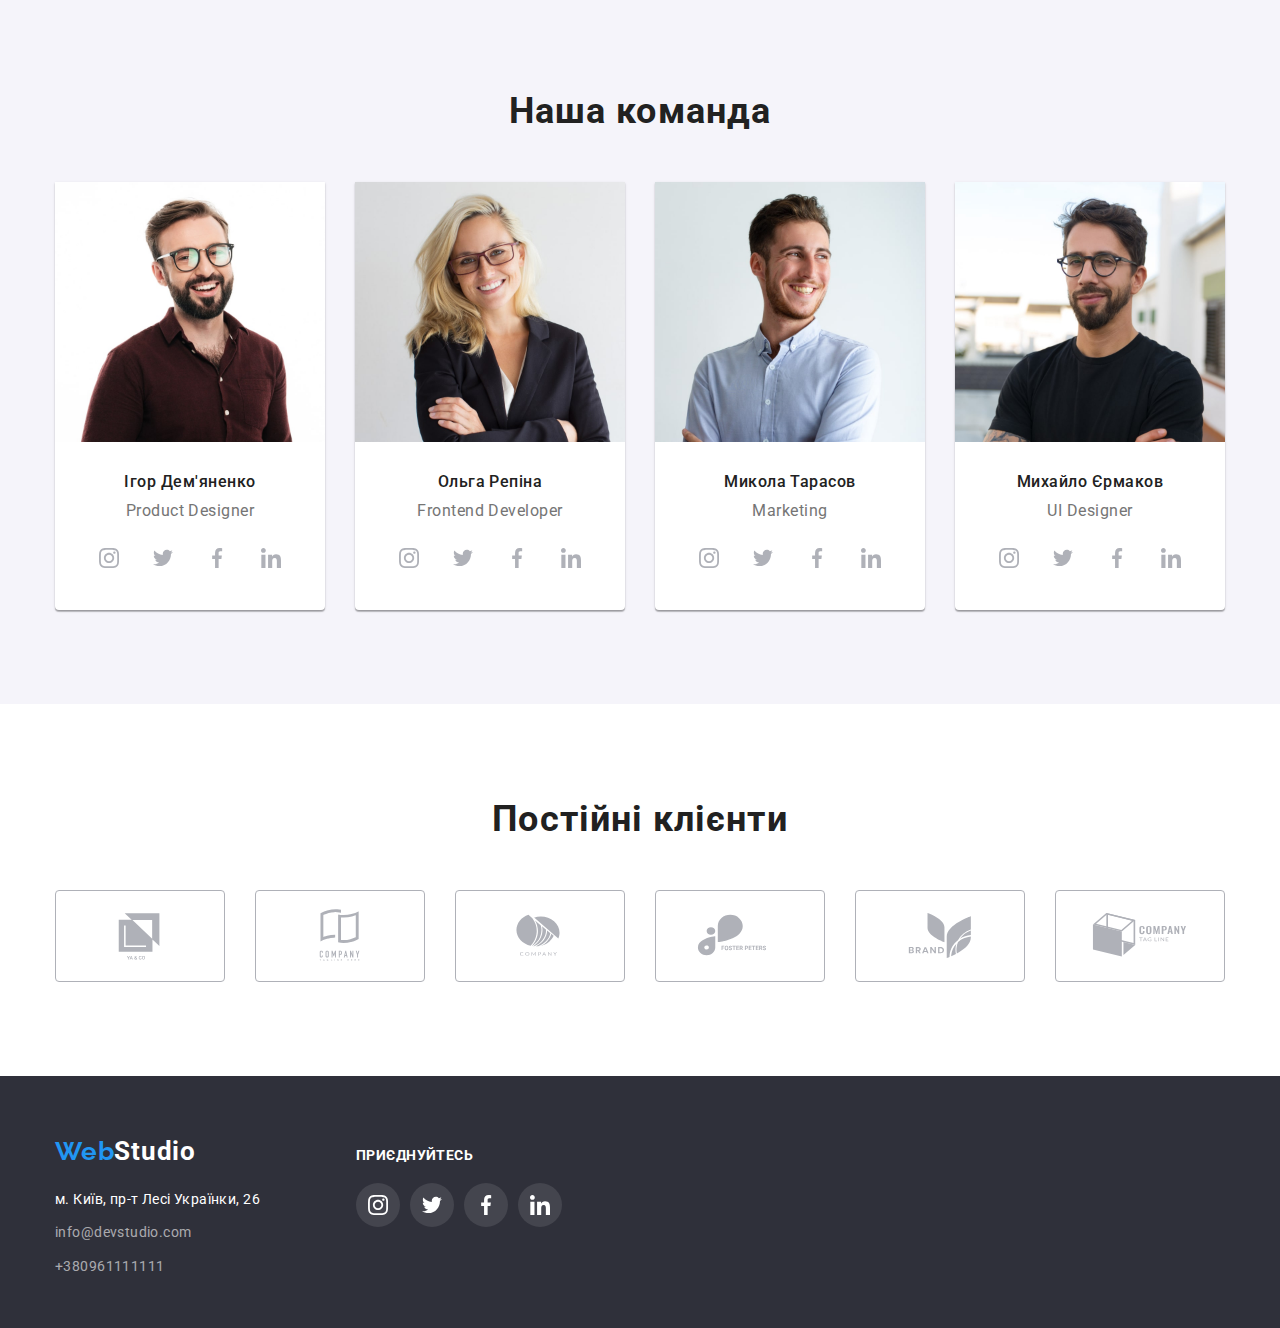
==== commit 881b5b8b: "hw---5-param" ====
--- a/index.html
+++ b/index.html
@@ -451,7 +451,7 @@
     <div class="overlay">
       <div class="modal">
         <button type="button" class="button-close">
-          <svg class="icon-close" width="11" height="11">
+          <svg class="icon-close" width="18" height="18">
             <use href="./img/symbol-defs.svg#icon-close"></use>
           </svg>
         </button>
--- a/css/styles.css
+++ b/css/styles.css
@@ -685,6 +685,8 @@
 }
 .icon-close {
   fill: #000000;
+  width: 100%;
+  height: 100%;
 }
 .button-close {
   position: absolute;
@@ -695,5 +697,5 @@
   border-radius: 50%;
   border: 1px solid rgba(0, 0, 0, 0.1);
   padding: 0;
-  background: #ffffff;
-}
+  background: var(--third-main-color);
+}
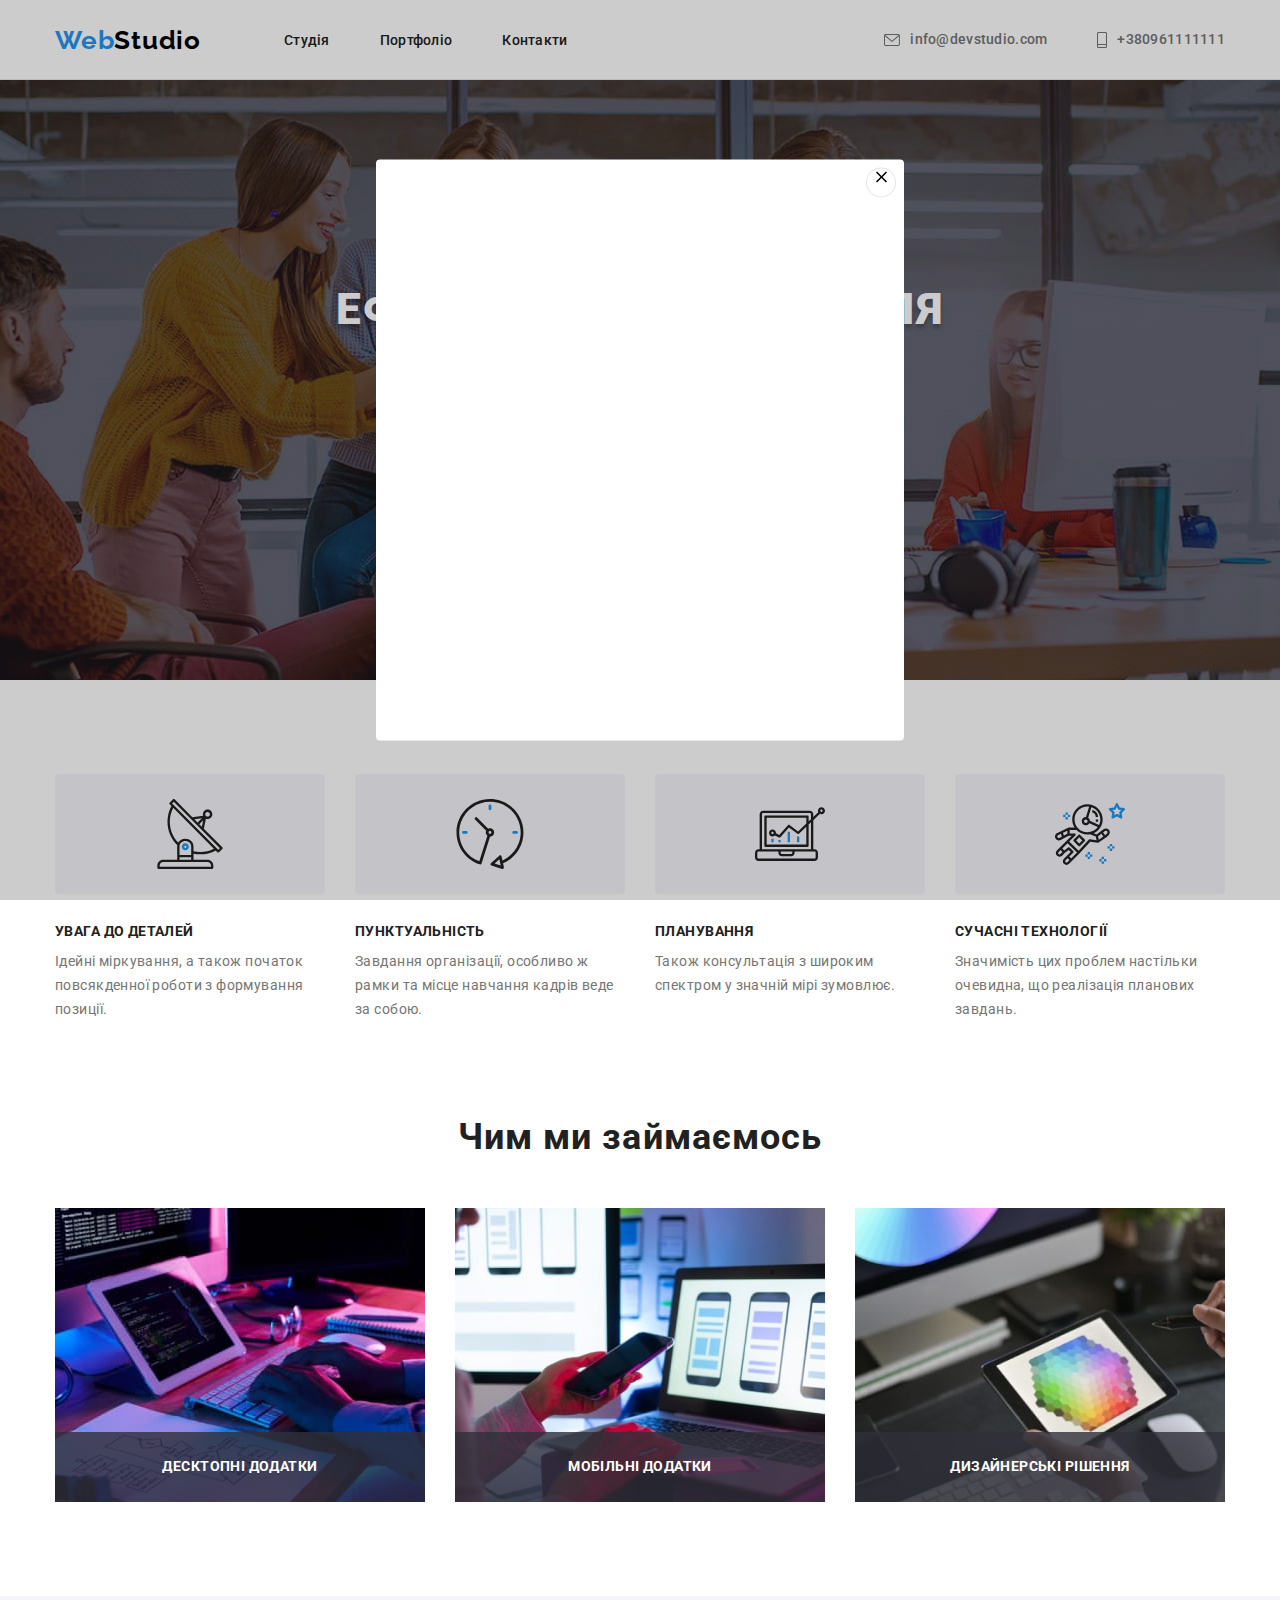
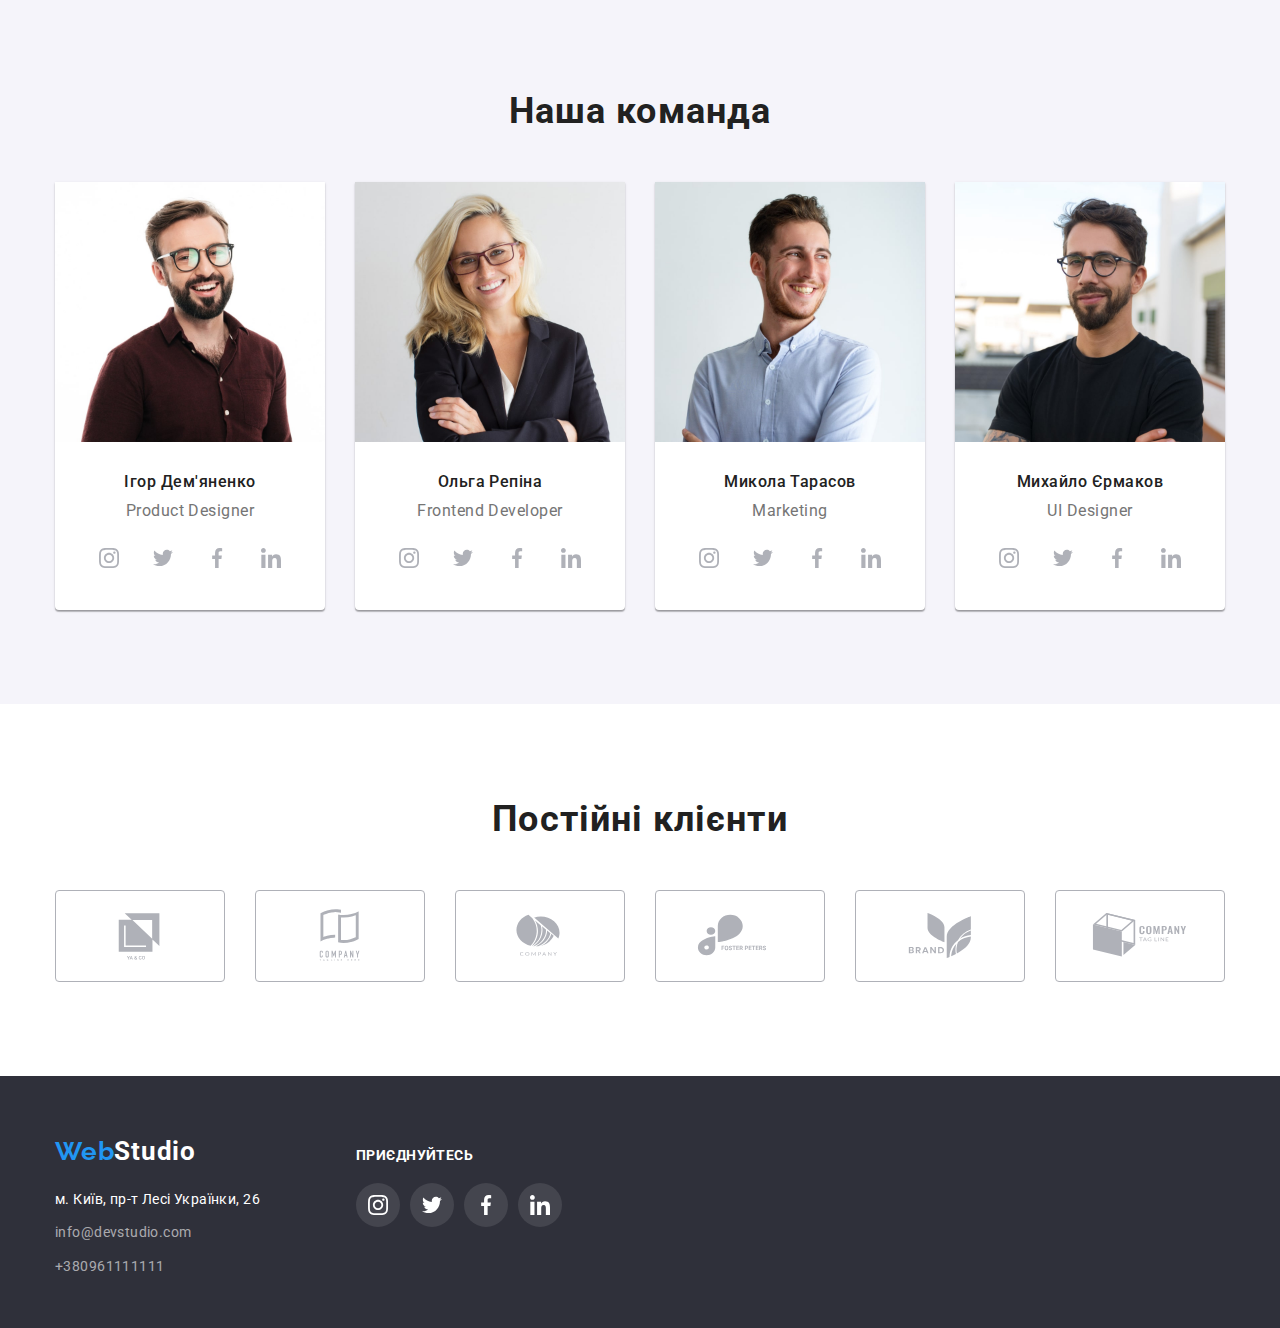
==== commit 8792dc9f: "hw5justify-content" ====
--- a/index.html
+++ b/index.html
@@ -62,7 +62,9 @@
       <section class="hero-section hero-bg">
         <div class="conteiner">
           <h1 class="hero">Ефективні рішення для вашого бізнесу</h1>
-          <button class="hero-button" type="button">Замовити послугу</button>
+          <button class="hero-button" type="button" data-modal-open>
+            Замовити послугу
+          </button>
         </div>
       </section>
 
@@ -448,14 +450,15 @@
         </div>
       </div>
     </footer>
-    <div class="overlay">
+    <div class="overlay" data-modal>
       <div class="modal">
-        <button type="button" class="button-close">
+        <button type="button" class="button-close" data-modal-close>
           <svg class="icon-close" width="18" height="18">
             <use href="./img/symbol-defs.svg#icon-close"></use>
           </svg>
         </button>
       </div>
     </div>
+    <script src="./js/modal.js"></script>
   </body>
 </html>
--- a/css/styles.css
+++ b/css/styles.css
@@ -685,8 +685,6 @@
 }
 .icon-close {
   fill: #000000;
-  width: 100%;
-  height: 100%;
 }
 .button-close {
   position: absolute;
@@ -698,4 +696,8 @@
   border: 1px solid rgba(0, 0, 0, 0.1);
   padding: 0;
   background: var(--third-main-color);
-}
+  margin: 0;
+  padding: 0;
+  display: flex;
+  justify-content: center;
+}
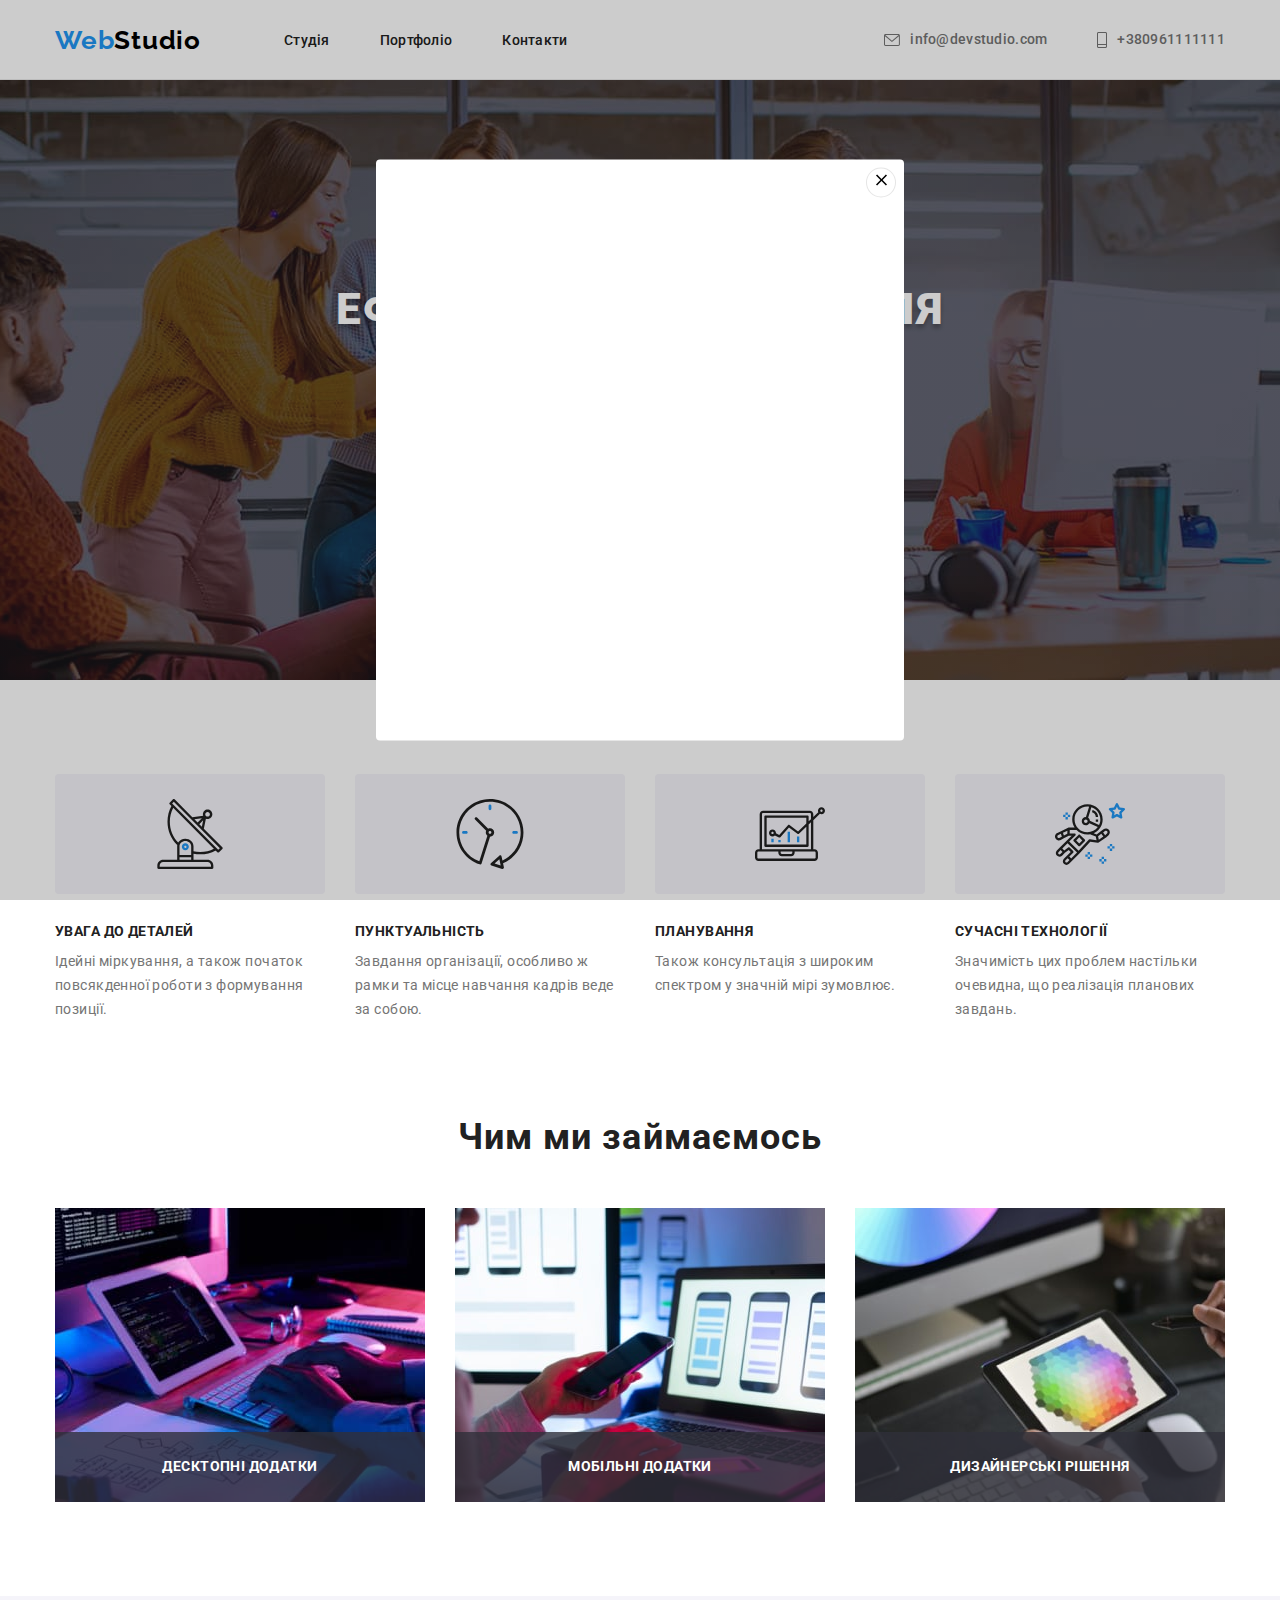
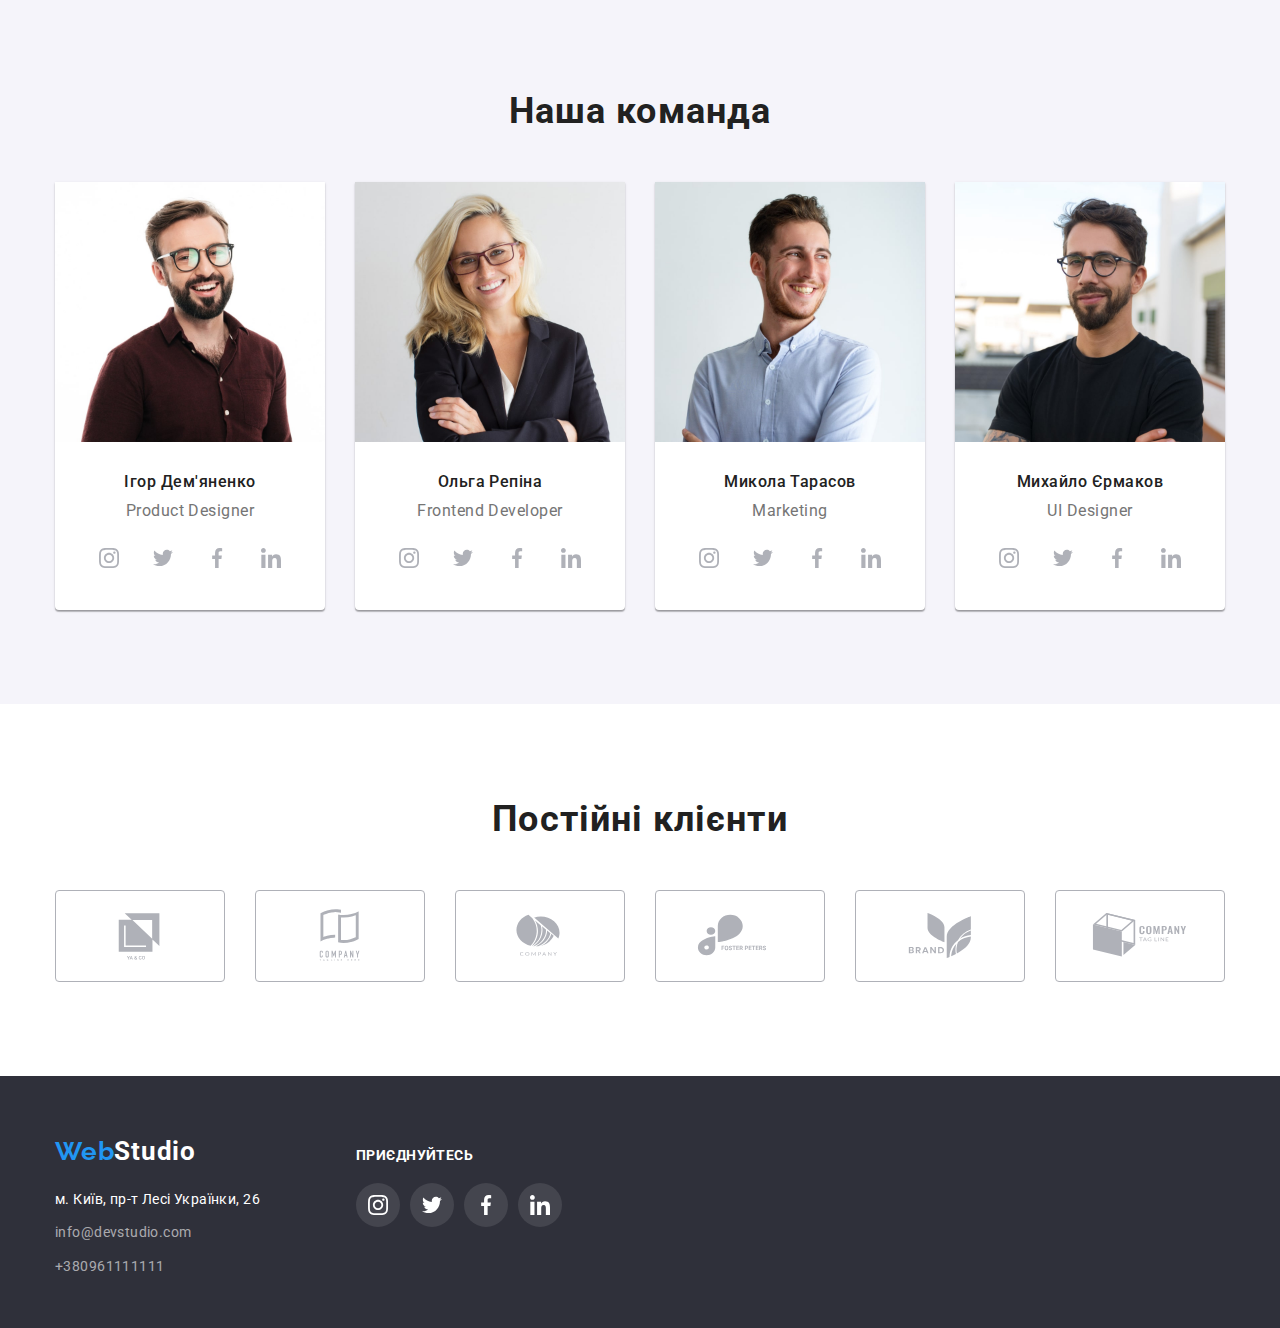
==== commit 6348c186: "hwww" ====
--- a/index.html
+++ b/index.html
@@ -450,7 +450,7 @@
         </div>
       </div>
     </footer>
-    <div class="overlay" data-modal>
+    <div class="overlay .is-hidden" data-modal>
       <div class="modal">
         <button type="button" class="button-close" data-modal-close>
           <svg class="icon-close" width="18" height="18">
--- a/css/styles.css
+++ b/css/styles.css
@@ -685,6 +685,7 @@
 }
 .icon-close {
   fill: #000000;
+  justify-content: center;
 }
 .button-close {
   position: absolute;
@@ -698,6 +699,10 @@
   background: var(--third-main-color);
   margin: 0;
   padding: 0;
-  display: flex;
-  justify-content: center;
-}
+  justify-content: center;
+}
+.is-hidden {
+  visibility: hidden;
+  opacity: 0;
+  pointer-events: none;
+}
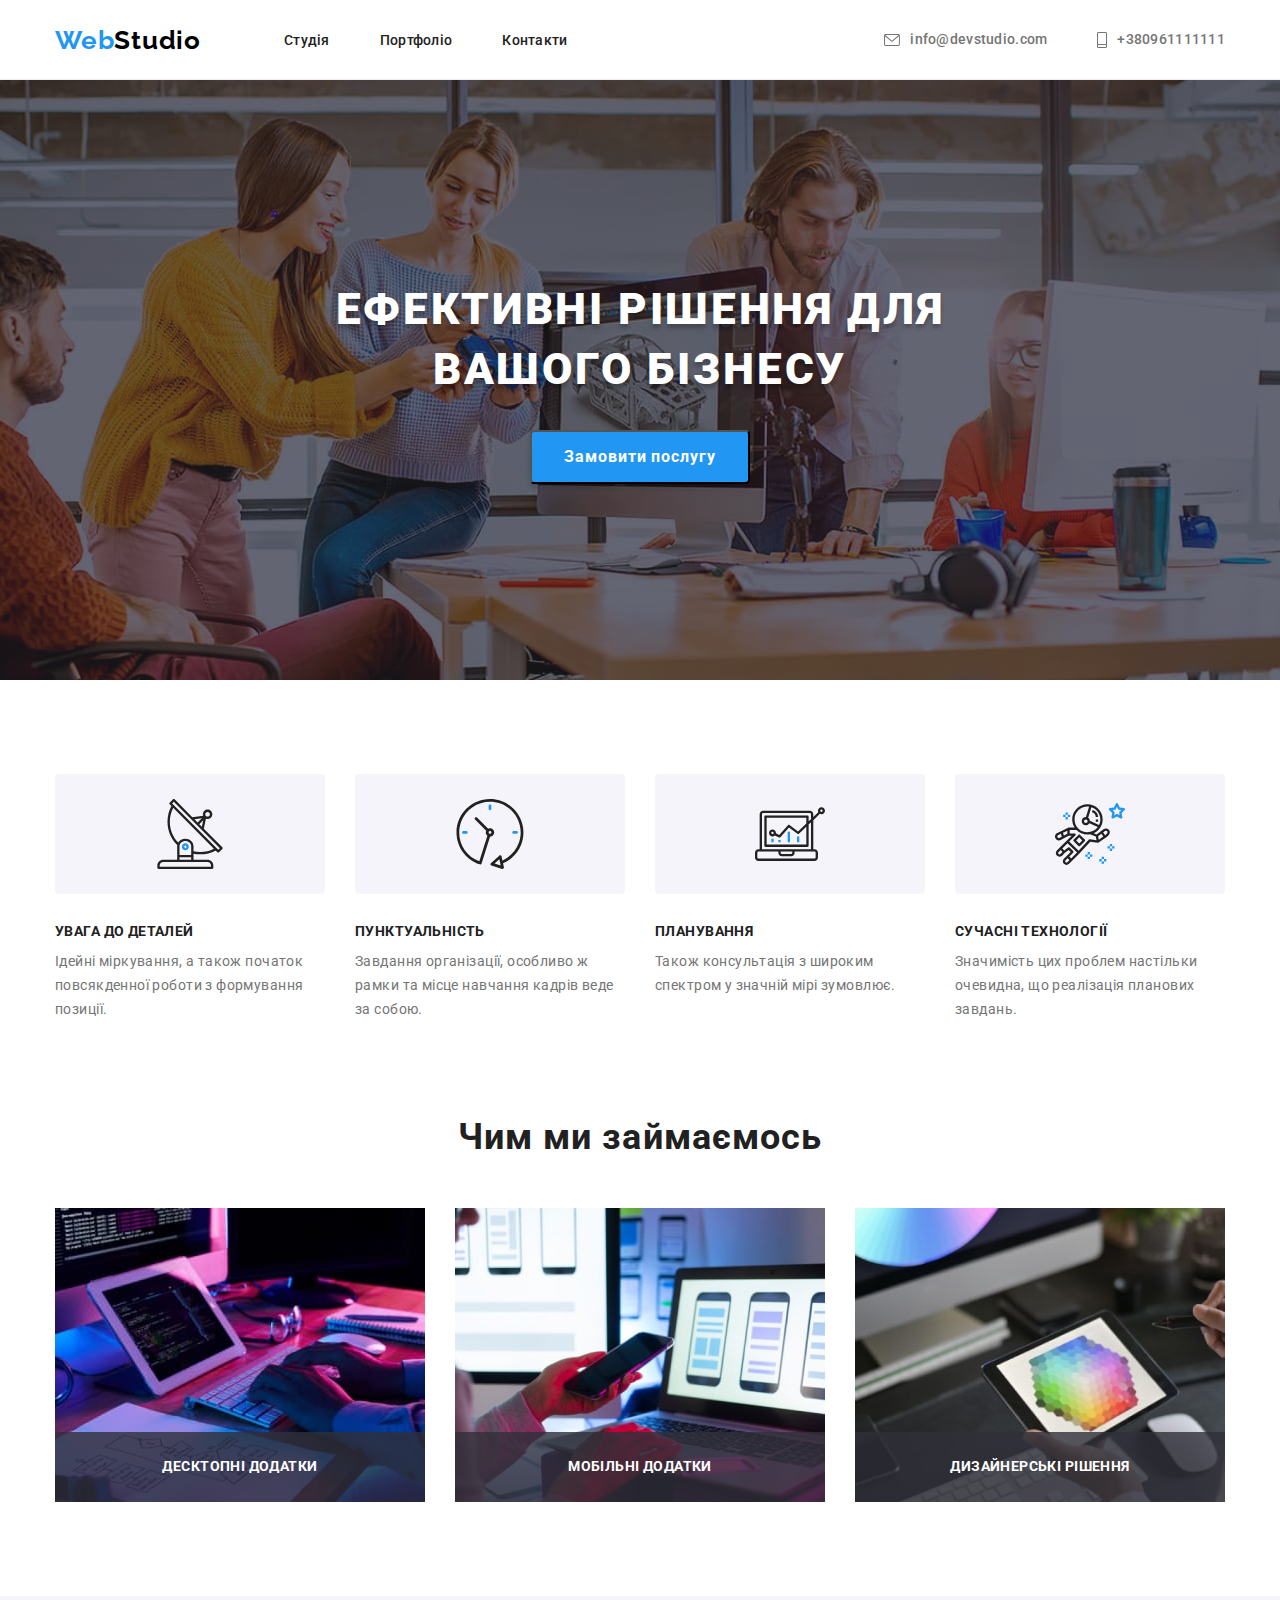
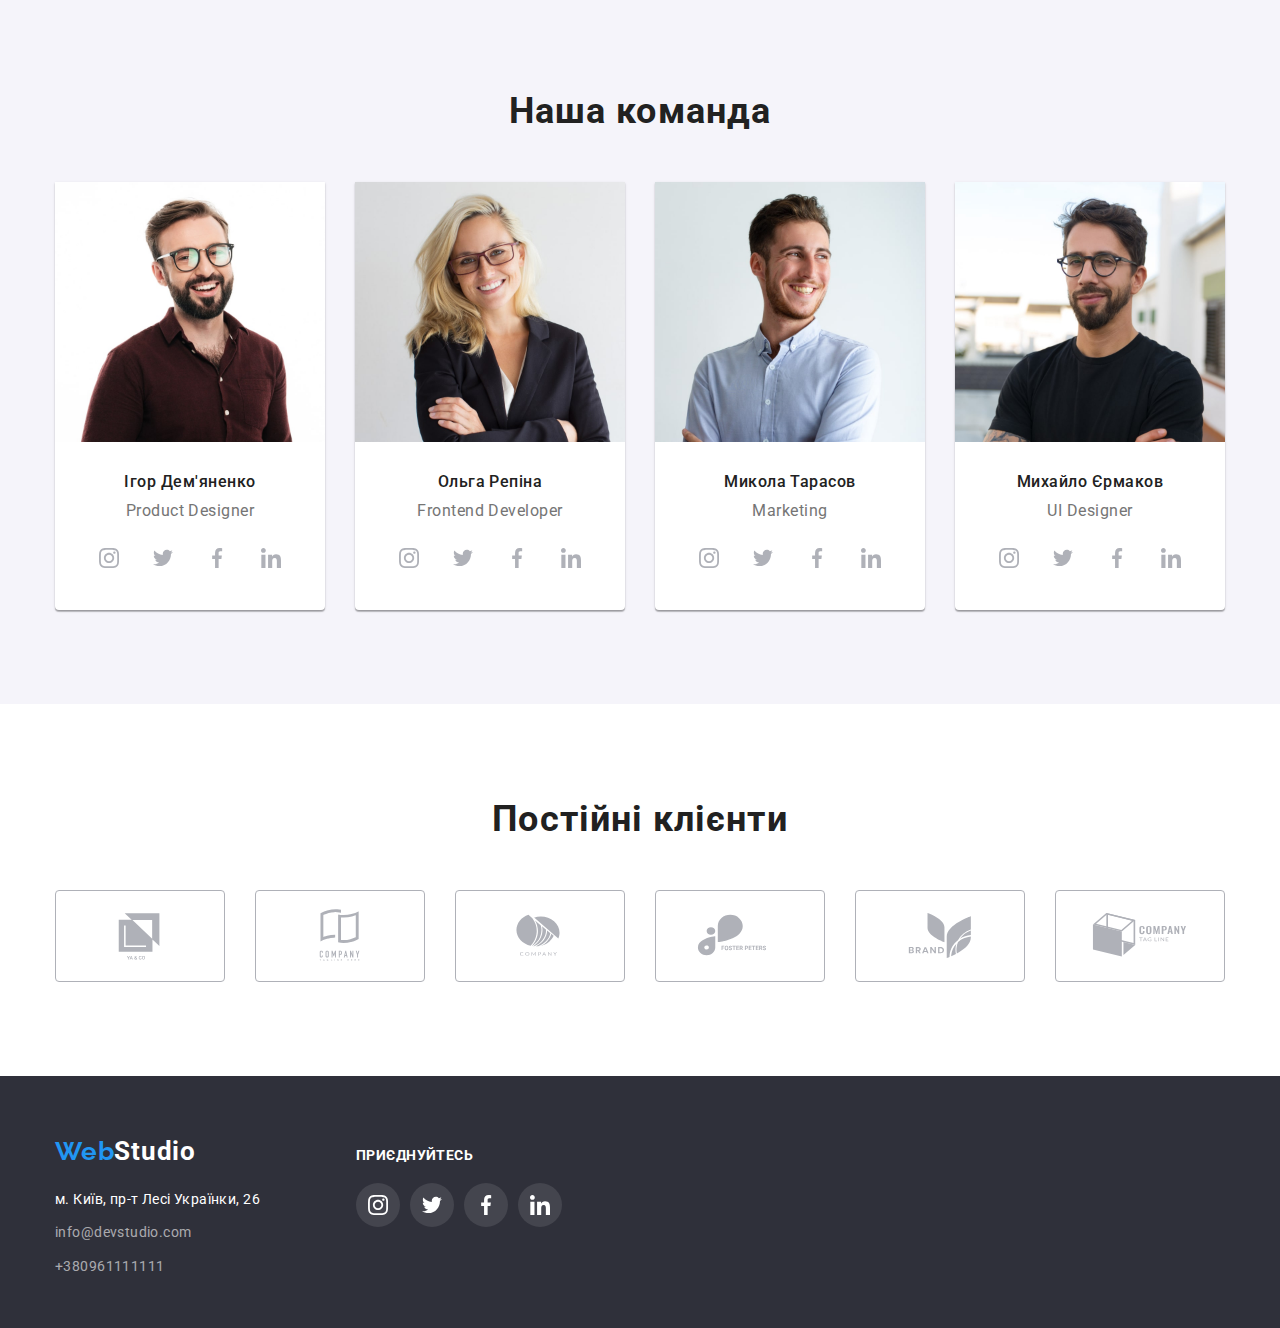
==== commit ea9020fa: "hw5-products-up" ====
--- a/index.html
+++ b/index.html
@@ -450,7 +450,7 @@
         </div>
       </div>
     </footer>
-    <div class="overlay .is-hidden" data-modal>
+    <div class="overlay is-hidden" data-modal>
       <div class="modal">
         <button type="button" class="button-close" data-modal-close>
           <svg class="icon-close" width="18" height="18">
--- a/css/styles.css
+++ b/css/styles.css
@@ -640,7 +640,6 @@
 
 .products-of-company {
   width: 370px;
-
   list-style: none;
   line-height: 2;
   letter-spacing: 0.06em;
@@ -653,6 +652,34 @@
   box-shadow: 0px 1px 1px rgba(0, 0, 0, 0.12), 0px 4px 4px rgba(0, 0, 0, 0.06),
     1px 4px 6px rgba(0, 0, 0, 0.16);
 }
+.products-of-company:hover .products-up-text {
+  transform: translateY(0%);
+}
+.products-up {
+  position: relative;
+  overflow: hidden;
+}
+.products-up-text {
+  position: absolute;
+  top: 0;
+  left: 0;
+  padding-left: 24px;
+  padding-right: 24px;
+  padding-top: 63px;
+  padding-bottom: 63px;
+  height: 100%;
+  transform: translateY(100%);
+  transition: transform 250ms cubic-bezier(0.4, 0, 0.2, 1);
+  overflow: auto;
+  font-family: "Roboto";
+  font-style: normal;
+  font-weight: 400;
+  font-size: 18px;
+  line-height: 1.6;
+  letter-spacing: 0.03em;
+  color: var(--third-main-color);
+  background: rgba(33, 150, 243, 0.9);
+}
 
 .product-name {
   font-size: 16px;
@@ -667,11 +694,16 @@
   padding-right: 24px;
 }
 .overlay {
-  position: absolute;
+  position: fixed;
   top: 0;
   width: 100vw;
   height: 100vh;
   background: rgba(0, 0, 0, 0.2);
+  transition: opacity 250ms cubic-bezier(0.4, 0, 0.2, 1),
+    visibility 250ms cubic-bezier(0.4, 0, 0.2, 1);
+}
+.overlay.is-hidden .modal {
+  transform: translate(-50%, -50%) scale(0) rotate(360deg);
 }
 .modal {
   width: 528px;
@@ -681,11 +713,22 @@
   position: absolute;
   top: 50%;
   left: 50%;
+  transform: translate(-50%, -50%) scale(1) rotate(0);
+  transition: transform 250ms cubic-bezier(0.4, 0, 0.2, 1);
+}
+
+.is-hidden {
+  visibility: hidden;
+  opacity: 0;
+  pointer-events: none;
+}
+
+.icon-close {
+  position: absolute;
+  top: 50%;
+  left: 50%;
   transform: translate(-50%, -50%);
-}
-.icon-close {
   fill: #000000;
-  justify-content: center;
 }
 .button-close {
   position: absolute;
@@ -698,11 +741,4 @@
   padding: 0;
   background: var(--third-main-color);
   margin: 0;
-  padding: 0;
-  justify-content: center;
-}
-.is-hidden {
-  visibility: hidden;
-  opacity: 0;
-  pointer-events: none;
-}
+}
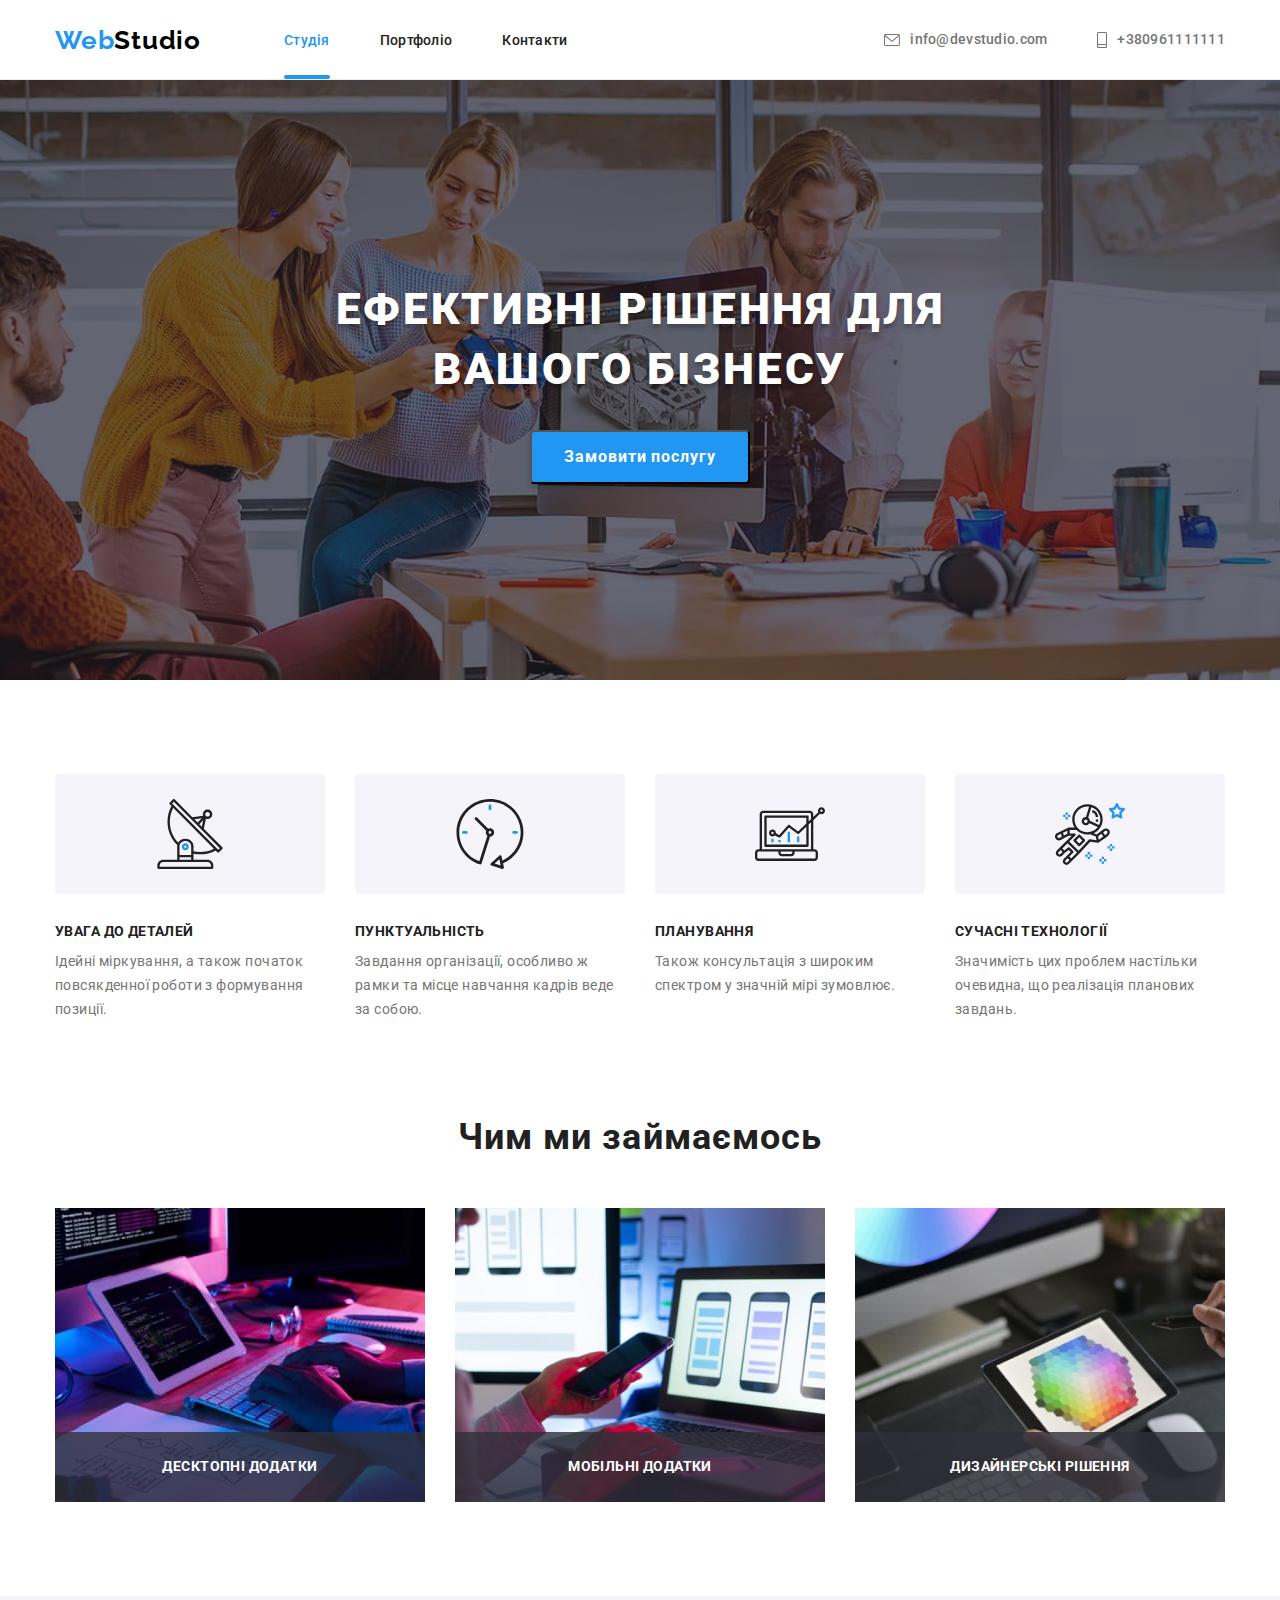
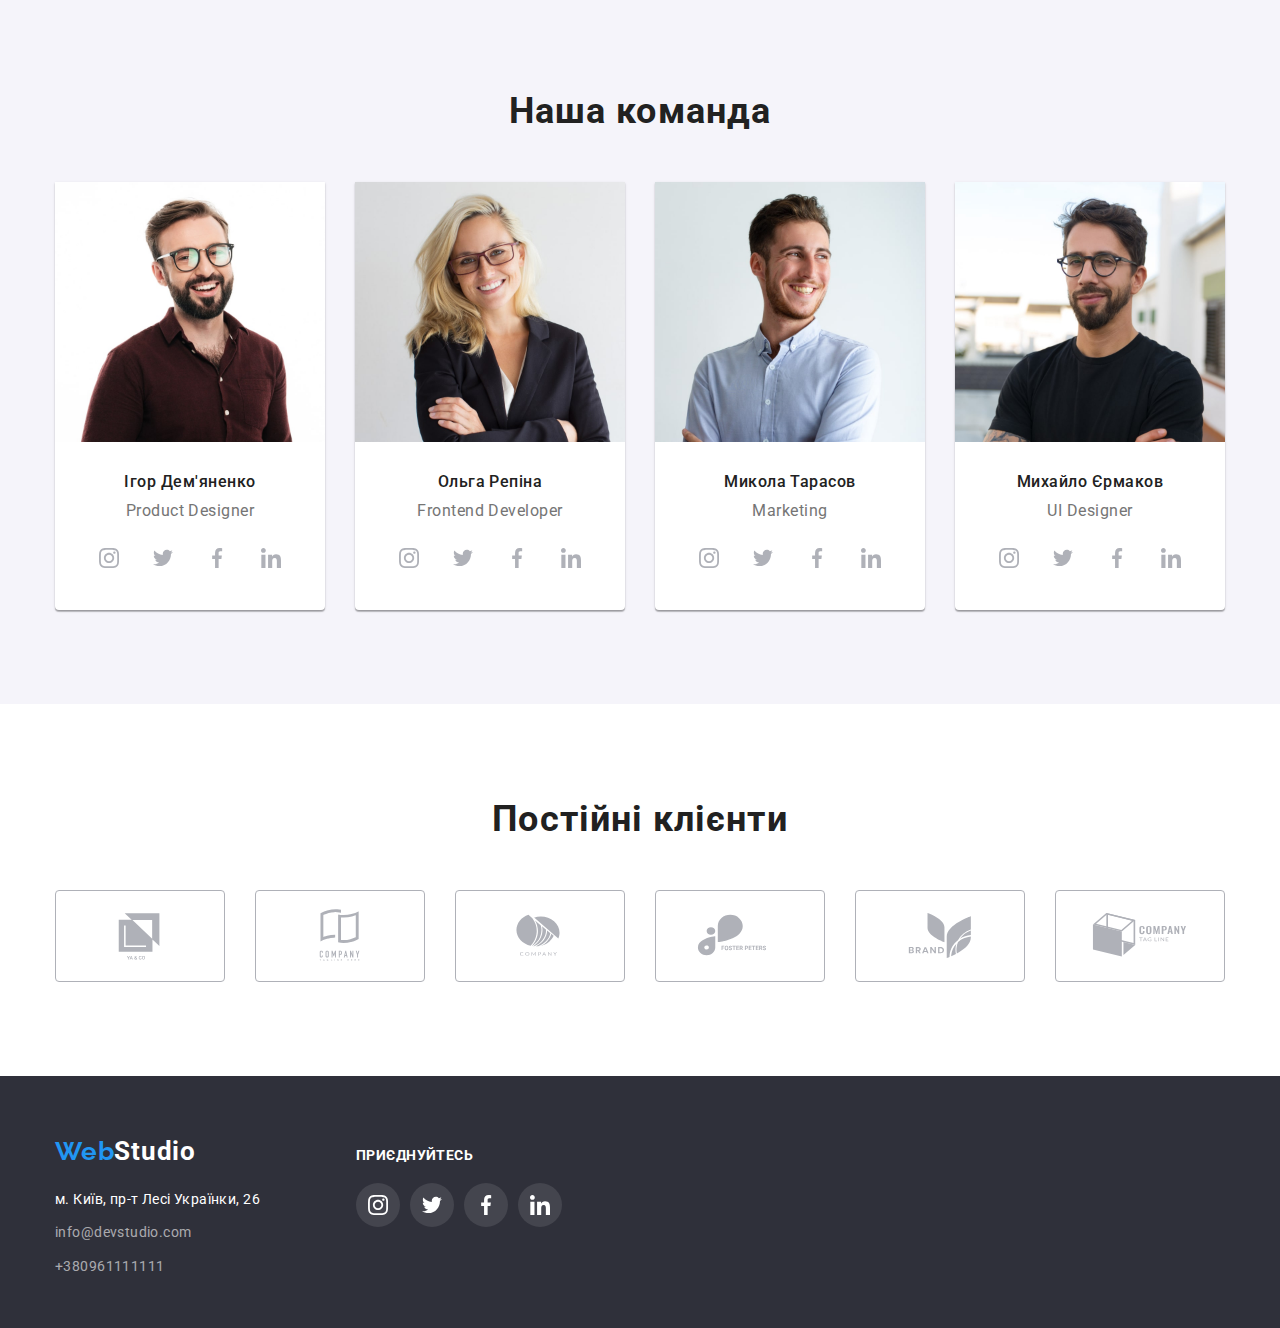
==== commit fec45fad: "hww5-final" ====
--- a/index.html
+++ b/index.html
@@ -27,7 +27,7 @@
           </a>
           <ul class="conteiner-header-links">
             <li class="header-links">
-              <a class="header-link" href="./index.html">Студія</a>
+              <a class="header-link current" href="./index.html">Студія</a>
             </li>
             <li class="header-links">
               <a class="header-link" href="./portfolio.html">Портфоліо</a>
--- a/css/styles.css
+++ b/css/styles.css
@@ -46,6 +46,10 @@
 
 .header-link {
   position: relative;
+  transition-property: color;
+  transition-duration: 250ms;
+  transition-timing-function: cubic-bezier(0.4, 0, 0.2, 1);
+  transition-delay: 100ms;
 }
 .header-link::after {
   position: absolute;
@@ -56,12 +60,26 @@
   border-radius: 2px;
   left: 0;
   bottom: 1px;
-
   transition: width 250ms var(--timing);
 }
+
 .header-link:hover::after {
   width: 100%;
 }
+.header-link.current {
+  color: var(--main-color);
+}
+.header-link.current::after {
+  position: absolute;
+  content: "";
+  width: 100%;
+  height: 4px;
+  background: #2196f3;
+  border-radius: 2px;
+  left: 0;
+  bottom: 1px;
+}
+
 .conteiner-header-contacts {
   display: flex;
   margin-left: auto;
@@ -70,6 +88,10 @@
 .header-icon-mail {
   fill: var(--second-main-color);
   margin-right: 10px;
+  transition-property: fill;
+  transition-duration: 250ms;
+  transition-timing-function: cubic-bezier(0.4, 0, 0.2, 1);
+  transition-delay: 100ms;
 }
 .header-link-style:hover .header-icon-tel,
 .header-link-style:focus .header-icon-tel {
@@ -137,6 +159,7 @@
 .header-link:focus {
   color: var(--main-color);
 }
+
 .header-link {
   text-decoration: none;
   font-weight: 500;
@@ -159,6 +182,10 @@
   color: var(--second-main-color);
   padding-top: 32px;
   padding-bottom: 32px;
+  transition-property: color;
+  transition-duration: 250ms;
+  transition-timing-function: cubic-bezier(0.4, 0, 0.2, 1);
+  transition-delay: 100ms;
 }
 .header-link-style:hover {
   color: var(--main-color);
@@ -196,6 +223,10 @@
   min-width: 216px;
   margin: auto;
   margin-top: 30px;
+  transition-property: background-color;
+  transition-duration: 250ms;
+  transition-timing-function: cubic-bezier(0.4, 0, 0.2, 1);
+  transition-delay: 100ms;
 }
 .hero-bg {
   max-width: 1600px;
@@ -304,6 +335,10 @@
 }
 .advantage-icon {
   fill: var(--main-color-text);
+  transition-property: fill;
+  transition-duration: 250ms;
+  transition-timing-function: cubic-bezier(0.4, 0, 0.2, 1);
+  transition-delay: 100ms;
 }
 .advantage-href:hover .advantage-icon {
   fill: var(--main-color);
@@ -422,9 +457,17 @@
   display: flex;
   align-items: center;
   justify-content: center;
+  transition-property: background-color;
+  transition-duration: 250ms;
+  transition-timing-function: cubic-bezier(0.4, 0, 0.2, 1);
+  transition-delay: 100ms;
 }
 .social-icon {
   fill: var(--icon-main-color);
+  transition-property: fill;
+  transition-duration: 250ms;
+  transition-timing-function: cubic-bezier(0.4, 0, 0.2, 1);
+  transition-delay: 100ms;
 }
 .social-href:hover {
   background-color: var(--main-color);
@@ -455,6 +498,10 @@
   border-color: var(--third-main-color);
   border: 1px solid #afb1b8;
   border-radius: 4px;
+  transition-property: border-color;
+  transition-duration: 250ms;
+  transition-timing-function: cubic-bezier(0.4, 0, 0.2, 1);
+  transition-delay: 100ms;
 }
 .clients-href:hover,
 .clients-href:focus {
@@ -477,6 +524,10 @@
 }
 .clients-icon {
   fill: var(--icon-main-color);
+  transition-property: fill;
+  transition-duration: 250ms;
+  transition-timing-function: cubic-bezier(0.4, 0, 0.2, 1);
+  transition-delay: 100ms;
 }
 .skills {
   font-size: 16px;
@@ -535,6 +586,10 @@
   letter-spacing: 0.03em;
   color: rgba(255, 255, 255, 0.6);
   margin-bottom: 9px;
+  transition-property: color;
+  transition-duration: 250ms;
+  transition-timing-function: cubic-bezier(0.4, 0, 0.2, 1);
+  transition-delay: 80ms;
 }
 .footer-contacts:hover {
   color: var(--main-color);
@@ -570,6 +625,10 @@
   height: 44px;
   border-radius: 50%;
   background-color: rgba(255, 255, 255, 0.1);
+  transition-property: background-color;
+  transition-duration: 250ms;
+  transition-timing-function: cubic-bezier(0.4, 0, 0.2, 1);
+  transition-delay: 100ms;
 }
 .footer-icon {
   fill: var(--third-main-color);
@@ -595,13 +654,22 @@
 .button-portfolio:hover {
   color: var(--third-main-color);
   background-color: var(--main-color);
+  box-shadow: 0px 3px 1px rgba(0, 0, 0, 0.1), 0px 1px 2px rgba(0, 0, 0, 0.08),
+    0px 2px 2px rgba(0, 0, 0, 0.12);
+  border-radius: 4px;
 }
 .button-portfolio:focus {
   color: var(--third-main-color);
   background-color: var(--main-color);
+  box-shadow: 0px 3px 1px rgba(0, 0, 0, 0.1), 0px 1px 2px rgba(0, 0, 0, 0.08),
+    0px 2px 2px rgba(0, 0, 0, 0.12);
+  border-radius: 4px;
 }
 .button-portfolio:active {
   color: var(--third-main-color);
+  box-shadow: 0px 3px 1px rgba(0, 0, 0, 0.1), 0px 1px 2px rgba(0, 0, 0, 0.08),
+    0px 2px 2px rgba(0, 0, 0, 0.12);
+  border-radius: 4px;
 }
 .button-portfolio {
   font-family: "Roboto", sans-serif;
@@ -617,6 +685,10 @@
   border: none;
   padding: 6px 22px;
   min-width: 73px;
+  transition-property: color, background-color, box-shadow;
+  transition-duration: 250ms;
+  transition-timing-function: cubic-bezier(0.4, 0, 0.2, 1);
+  transition-delay: 100ms;
 }
 .projects {
   font-family: "Roboto";
@@ -646,6 +718,10 @@
   color: var(--main-color-text);
   background: #ffffff;
   border: 1px solid #eeeeee;
+  transition-property: box-shadow;
+  transition-duration: 250ms;
+  transition-timing-function: cubic-bezier(0.4, 0, 0.2, 1);
+  transition-delay: 200ms;
 }
 .products-of-company:hover {
   border: 1px solid #eeeeee;
@@ -670,6 +746,7 @@
   height: 100%;
   transform: translateY(100%);
   transition: transform 250ms cubic-bezier(0.4, 0, 0.2, 1);
+  transition-delay: 100ms;
   overflow: auto;
   font-family: "Roboto";
   font-style: normal;
